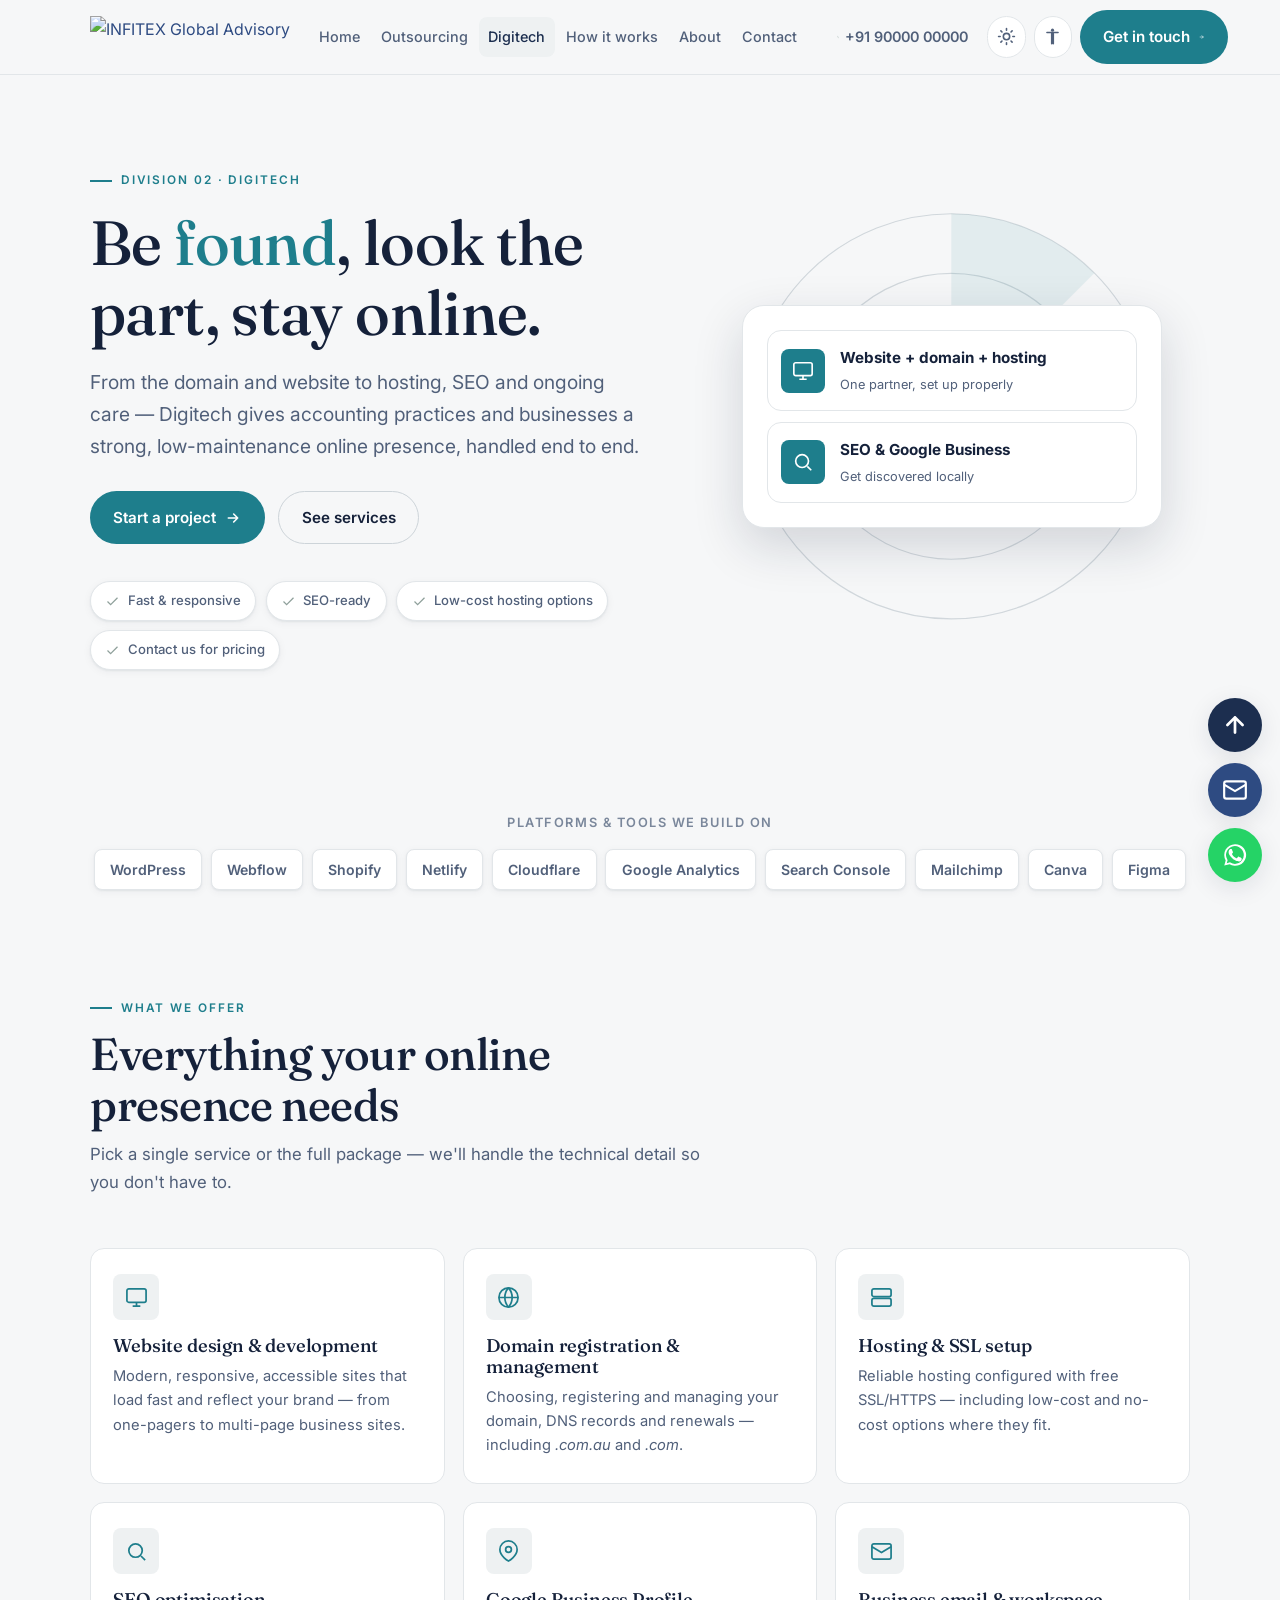
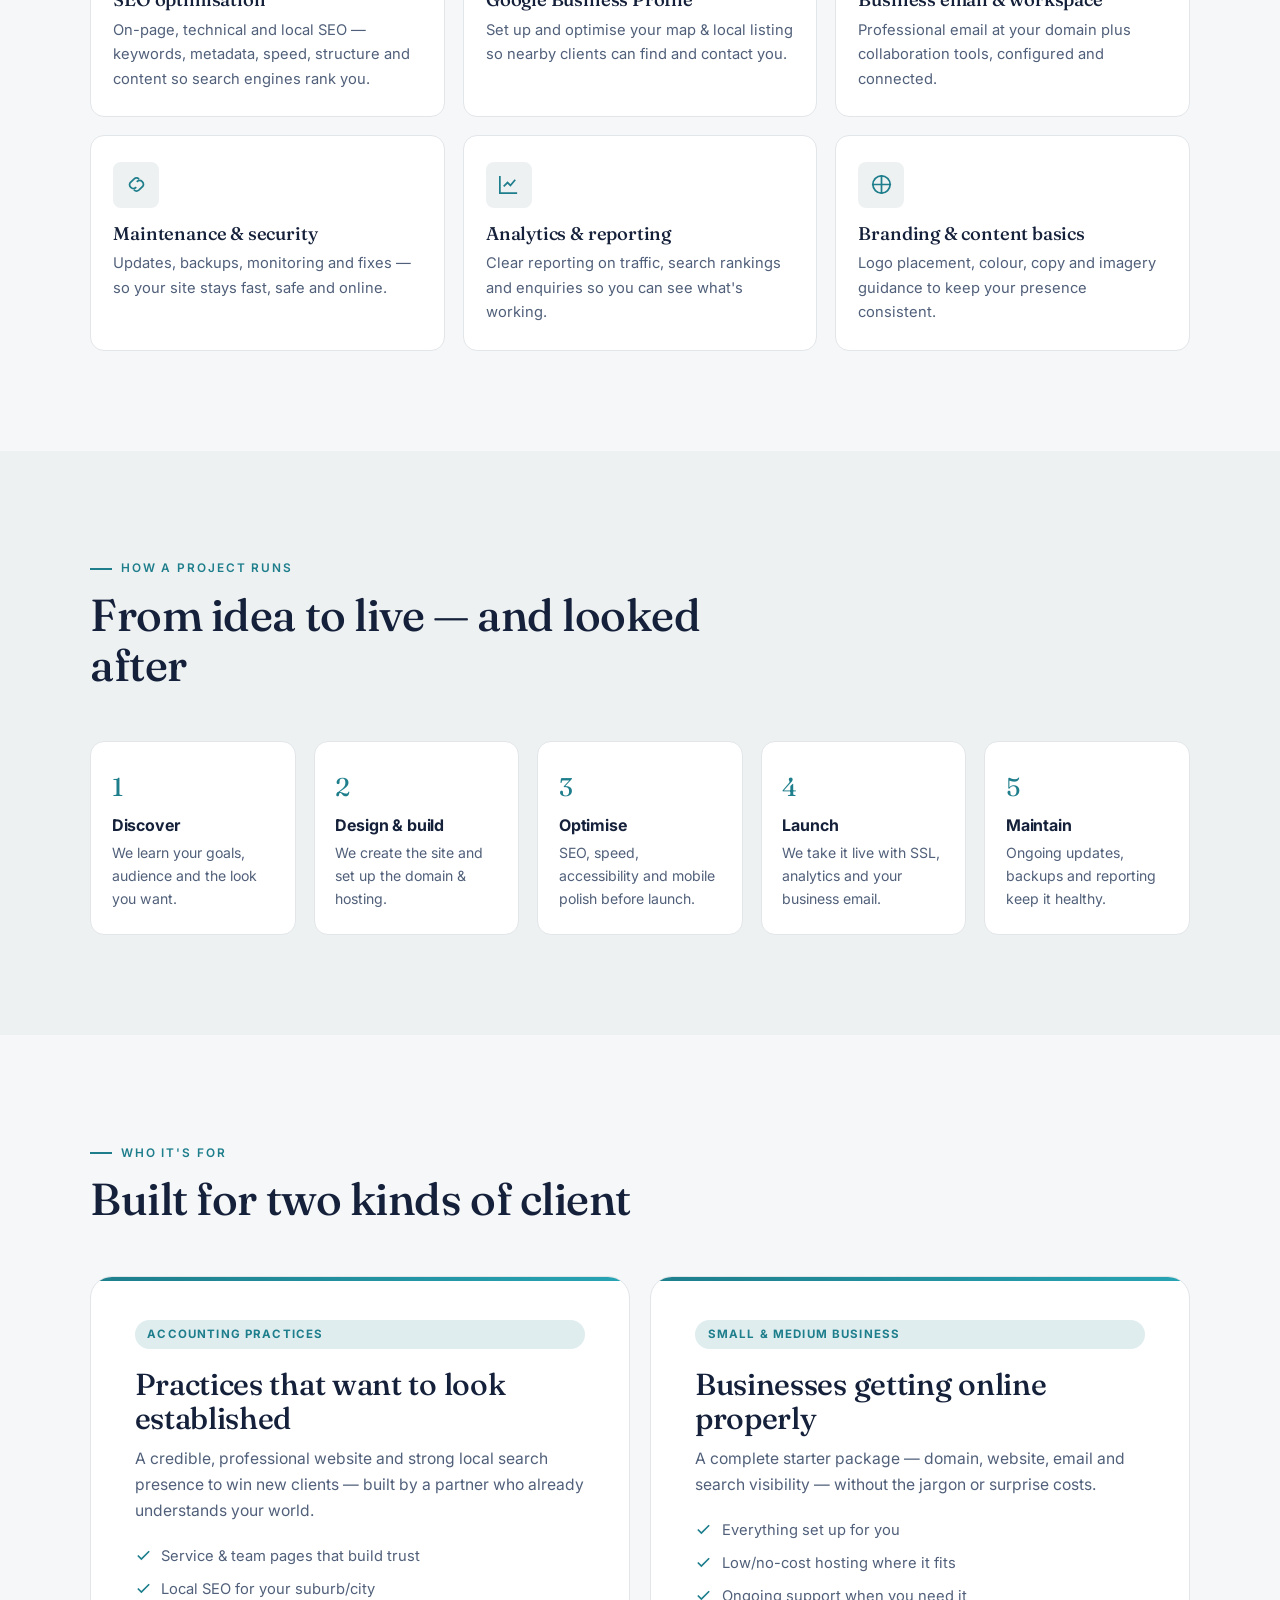
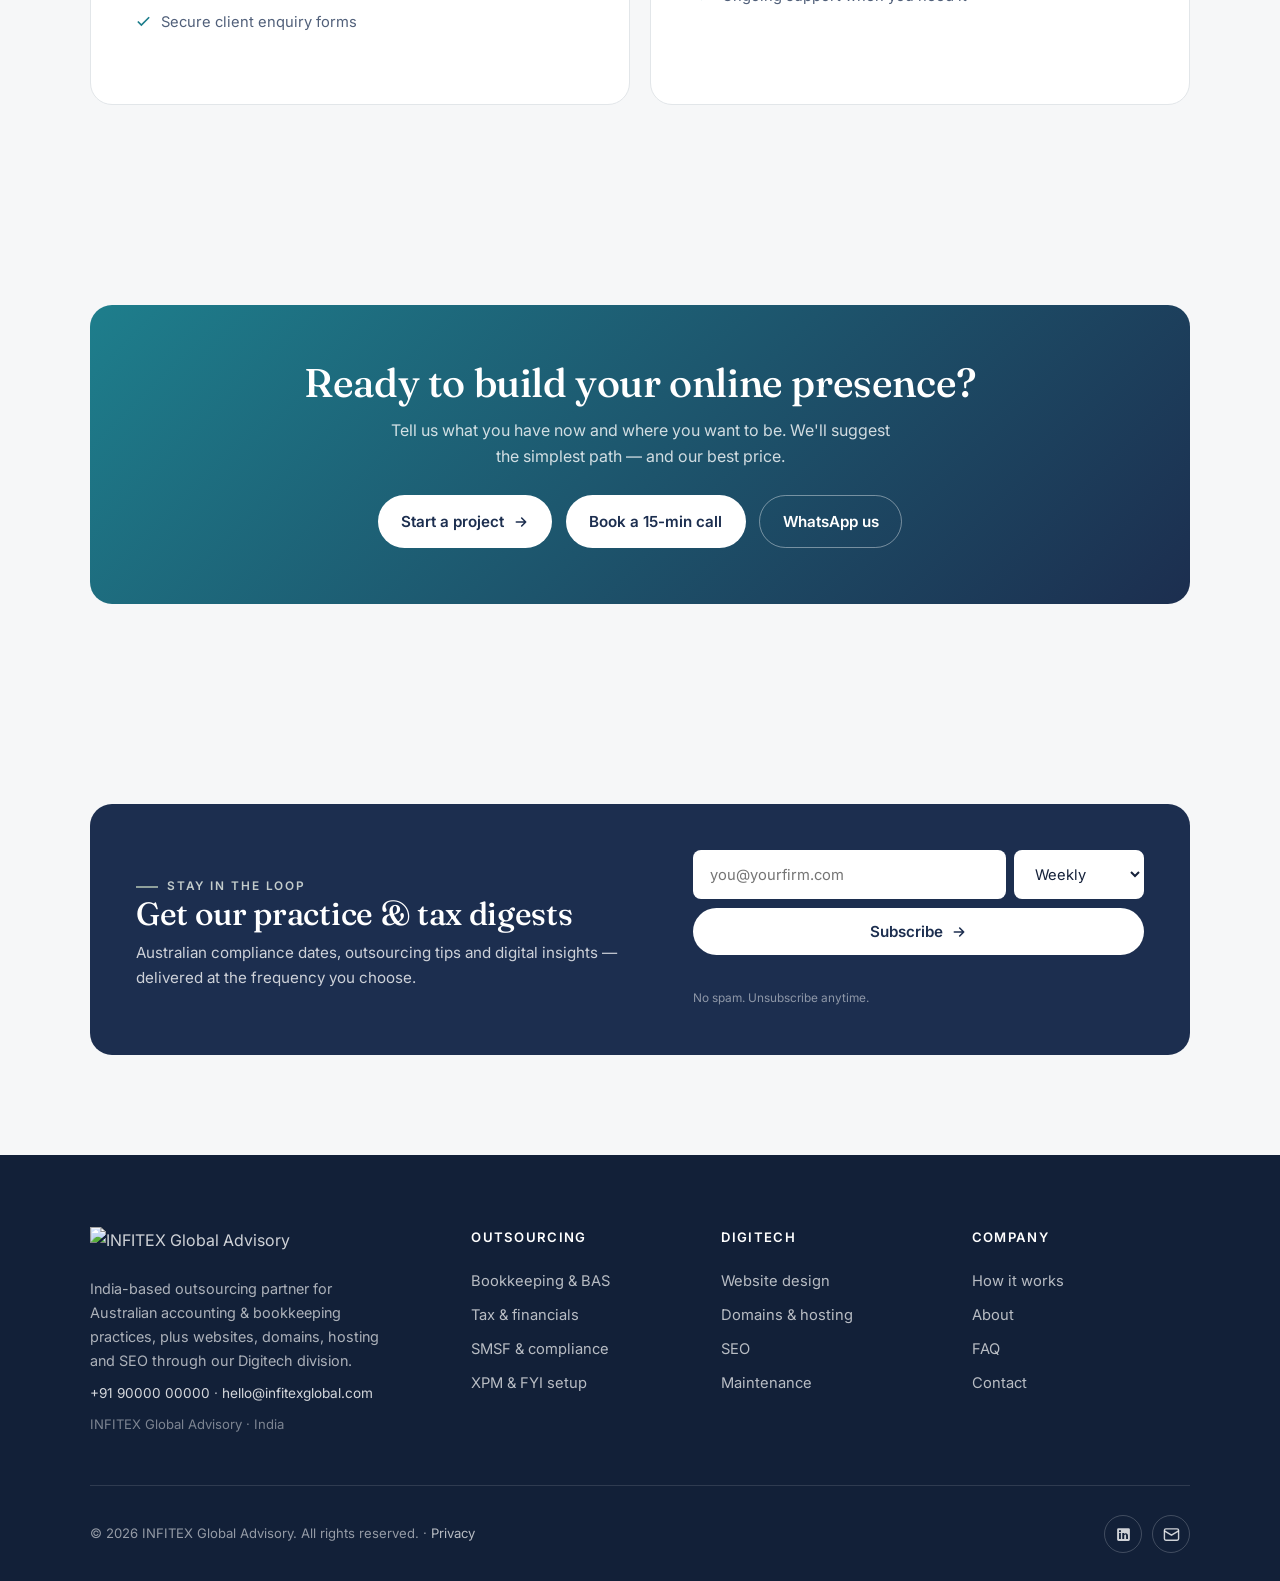
==== digitech.html @ b323609f "Add files via upload" ====
<!DOCTYPE html>
<html lang="en" data-theme="light" data-contrast="normal">
<head>
<meta charset="UTF-8" />
<meta name="viewport" content="width=device-width, initial-scale=1.0" />
<title>Digitech — Websites, Domains, Hosting &amp; SEO — INFITEX Global Advisory</title>
<meta name="description" content="INFITEX Digitech: website design & development, domain and hosting management, SEO optimisation, Google Business Profile, email setup, maintenance and analytics for practices and businesses." />
<meta name="theme-color" content="#1C2E4F" />
<script>document.documentElement.classList.add('js');</script>
<link rel="icon" href="data:image/svg+xml,%3Csvg xmlns='http://www.w3.org/2000/svg' viewBox='0 0 32 32'%3E%3Crect width='32' height='32' rx='6' fill='%231C2E4F'/%3E%3Cpath d='M11 9 L22 16 L11 23' fill='none' stroke='%23C3CCCB' stroke-width='3' stroke-linecap='round' stroke-linejoin='round'/%3E%3Ccircle cx='14.5' cy='16' r='2.1' fill='%23C3CCCB'/%3E%3C/svg%3E" />
<link rel="preconnect" href="https://fonts.googleapis.com" /><link rel="preconnect" href="https://fonts.gstatic.com" crossorigin />
<link href="https://fonts.googleapis.com/css2?family=Fraunces:opsz,wght@9..144,400;9..144,500;9..144,600&family=Inter:wght@400;500;600;700&display=swap" rel="stylesheet" />
<link rel="canonical" href="https://www.infitexglobal.com/digitech.html" />
<meta name="robots" content="index, follow, max-image-preview:large" />
<meta name="google-site-verification" content="REPLACE_WITH_GOOGLE_VERIFICATION_CODE" />
<meta name="author" content="INFITEX Global Advisory" />
<meta property="og:type" content="website" />
<meta property="og:site_name" content="INFITEX Global Advisory" />
<meta property="og:locale" content="en_AU" />
<meta property="og:title" content="Digitech — Websites, Domains, Hosting & SEO — INFITEX" />
<meta property="og:description" content="Website design & development, domain & hosting management, SEO, Google Business Profile, business email, maintenance and analytics for practices and businesses." />
<meta property="og:url" content="https://www.infitexglobal.com/digitech.html" />
<meta property="og:image" content="https://www.infitexglobal.com/logo-infitex.png" />
<meta name="twitter:card" content="summary" />
<meta name="twitter:title" content="Digitech — Websites, Domains, Hosting & SEO — INFITEX" />
<meta name="twitter:description" content="Website design & development, domain & hosting management, SEO, Google Business Profile, business email, maintenance and analytics for practices and businesses." />
<meta name="twitter:image" content="https://www.infitexglobal.com/logo-infitex.png" />
<link rel="stylesheet" href="styles.css" />
<script type="application/ld+json">{"@context": "https://schema.org", "@type": "ProfessionalService", "@id": "https://www.infitexglobal.com/#organization", "name": "INFITEX Global Advisory", "url": "https://www.infitexglobal.com/", "logo": "https://www.infitexglobal.com/logo-infitex.png", "image": "https://www.infitexglobal.com/logo-infitex.png", "description": "India-based outsourcing partner for Australian accounting & bookkeeping practices (white-label bookkeeping, BAS/IAS, tax, SMSF and compliance), plus website, domain, hosting and SEO services through our Digitech division.", "email": "hello@infitexglobal.com", "telephone": "+919000000000", "address": {"@type": "PostalAddress", "addressCountry": "IN"}, "areaServed": {"@type": "Country", "name": "Australia"}, "sameAs": ["https://www.linkedin.com/company/infitex-global-advisory"], "contactPoint": {"@type": "ContactPoint", "contactType": "sales", "telephone": "+919000000000", "email": "hello@infitexglobal.com", "areaServed": "AU", "availableLanguage": "en"}}</script>
<script type="application/ld+json">{"@context": "https://schema.org", "@type": "Service", "serviceType": "Digital, website & SEO services", "provider": {"@id": "https://www.infitexglobal.com/#organization"}, "areaServed": {"@type": "Country", "name": "Australia"}, "url": "https://www.infitexglobal.com/digitech.html", "description": "Websites, domains, hosting and search optimisation for accounting practices and businesses.", "hasOfferCatalog": {"@type": "OfferCatalog", "name": "Digital, website & SEO services", "itemListElement": [{"@type": "Offer", "itemOffered": {"@type": "Service", "name": "Website design & development"}}, {"@type": "Offer", "itemOffered": {"@type": "Service", "name": "Domain registration & management"}}, {"@type": "Offer", "itemOffered": {"@type": "Service", "name": "Hosting & SSL setup"}}, {"@type": "Offer", "itemOffered": {"@type": "Service", "name": "SEO optimisation"}}, {"@type": "Offer", "itemOffered": {"@type": "Service", "name": "Google Business Profile"}}, {"@type": "Offer", "itemOffered": {"@type": "Service", "name": "Maintenance, email & analytics"}}]}}</script>
<script type="application/ld+json">{"@context": "https://schema.org", "@type": "BreadcrumbList", "itemListElement": [{"@type": "ListItem", "position": 1, "name": "Home", "item": "https://www.infitexglobal.com/"}, {"@type": "ListItem", "position": 2, "name": "Digitech", "item": "https://www.infitexglobal.com/digitech.html"}]}</script>
</head>
<body>
<a href="#main" class="skip">Skip to content</a>

<header class="site">
  <div class="wrap nav">
    <a href="index.html" class="brand" aria-label="INFITEX Global Advisory — home">
      <img class="logo logo-light" src="logo-infitex.png" alt="INFITEX Global Advisory" />
      <img class="logo logo-dark" src="logo-infitex-light.png" alt="" aria-hidden="true" />
    </a>
    <nav class="nav-links" id="navLinks" aria-label="Primary">
      <a href="index.html">Home</a>
      <a href="outsourcing.html">Outsourcing</a>
      <a href="digitech.html" class="active">Digitech</a>
      <a href="index.html#how">How it works</a>
      <a href="index.html#about">About</a>
      <a href="index.html#contact">Contact</a>
    </nav>
    <div class="nav-tools">
      <a class="nav-call" href="tel:+919000000000" aria-label="Call INFITEX on +91 90000 00000"><svg viewBox="0 0 24 24" fill="none" stroke="currentColor" stroke-width="1.8"><path d="M22 16.9v3a2 2 0 0 1-2.2 2 19.8 19.8 0 0 1-8.6-3.1 19.5 19.5 0 0 1-6-6A19.8 19.8 0 0 1 2 4.2 2 2 0 0 1 4 2h3a2 2 0 0 1 2 1.7c.1 1 .4 1.9.7 2.8a2 2 0 0 1-.5 2.1L8 9.6a16 16 0 0 0 6 6l1-1a2 2 0 0 1 2.1-.5c.9.3 1.8.6 2.8.7a2 2 0 0 1 1.7 2z"/></svg>+91 90000 00000</a>
      
      <button class="icon-btn" id="themeToggle" aria-label="Toggle light or dark theme" title="Toggle theme">
        <svg id="iconSun" viewBox="0 0 24 24" fill="none" stroke="currentColor" stroke-width="2" stroke-linecap="round"><circle cx="12" cy="12" r="4"/><path d="M12 2v2M12 20v2M4.9 4.9l1.4 1.4M17.7 17.7l1.4 1.4M2 12h2M20 12h2M4.9 19.1l1.4-1.4M17.7 6.3l1.4-1.4"/></svg>
        <svg id="iconMoon" viewBox="0 0 24 24" fill="currentColor" style="display:none"><path d="M21 12.8A9 9 0 1 1 11.2 3a7 7 0 0 0 9.8 9.8z"/></svg>
      </button>
      <button class="icon-btn" id="a11yToggle" aria-label="Accessibility options" aria-expanded="false" title="Accessibility">
        <svg viewBox="0 0 24 24" fill="currentColor"><circle cx="12" cy="4" r="2"/><path d="M19 8h-5v13a1 1 0 0 1-2 0v-6h0v6a1 1 0 0 1-2 0V8H5a1 1 0 0 1 0-2h14a1 1 0 0 1 0 2z"/></svg>
      </button>
      <a href="index.html#contact" class="btn btn-digi desktop-cta">Get in touch <svg class="arw" width="16" height="16" viewBox="0 0 24 24" fill="none" stroke="currentColor" stroke-width="2.4" stroke-linecap="round" stroke-linejoin="round"><path d="M5 12h14M13 6l6 6-6 6"/></svg></a>
      <button class="icon-btn menu-toggle" id="menuToggle" aria-label="Open menu" aria-expanded="false"><svg viewBox="0 0 24 24" fill="none" stroke="currentColor" stroke-width="2" stroke-linecap="round"><path d="M3 6h18M3 12h18M3 18h18"/></svg></button>
    </div>
  </div>
</header>

<main id="main">

<!-- HERO -->
<section class="hero">
  <div class="wrap hero-grid">
    <div class="reveal">
      <span class="eyebrow digi">Division 02 · Digitech</span>
      <h1>Be <span class="digi">found</span>, look the part, stay online.</h1>
      <p class="lead">From the domain and website to hosting, SEO and ongoing care — Digitech gives accounting practices and businesses a strong, low-maintenance online presence, handled end to end.</p>
      <div class="hero-cta">
        <a href="index.html#contact" class="btn btn-digi">Start a project <svg class="arw" width="16" height="16" viewBox="0 0 24 24" fill="none" stroke="currentColor" stroke-width="2.4" stroke-linecap="round" stroke-linejoin="round"><path d="M5 12h14M13 6l6 6-6 6"/></svg></a>
        <a href="#services" class="btn btn-ghost">See services</a>
      </div>
      <div class="trust-row">
        <span class="chip"><svg viewBox="0 0 24 24" fill="none" stroke="currentColor" stroke-width="2"><path d="M20 6 9 17l-5-5"/></svg>Fast &amp; responsive</span>
        <span class="chip"><svg viewBox="0 0 24 24" fill="none" stroke="currentColor" stroke-width="2"><path d="M20 6 9 17l-5-5"/></svg>SEO-ready</span>
        <span class="chip"><svg viewBox="0 0 24 24" fill="none" stroke="currentColor" stroke-width="2"><path d="M20 6 9 17l-5-5"/></svg>Low-cost hosting options</span>
        <span class="chip"><svg viewBox="0 0 24 24" fill="none" stroke="currentColor" stroke-width="2"><path d="M20 6 9 17l-5-5"/></svg>Contact us for pricing</span>
      </div>
    </div>
    <div class="hero-art reveal">
      <svg class="radar" viewBox="0 0 400 400" aria-hidden="true"><circle class="r-ring" cx="200" cy="200" r="70"/><circle class="r-ring" cx="200" cy="200" r="120"/><circle class="r-ring" cx="200" cy="200" r="170"/><g class="r-sweep"><path d="M200 200 L200 30 A170 170 0 0 1 320 80 Z" fill="var(--digi)" opacity=".10"/></g></svg>
      <div class="hero-card">
        <div class="hc-div"><div class="hc-ic b"><svg viewBox="0 0 24 24" fill="none" stroke="currentColor" stroke-width="1.8"><rect x="2" y="3" width="20" height="14" rx="2"/><path d="M8 21h8M12 17v4"/></svg></div><div><b>Website + domain + hosting</b><span>One partner, set up properly</span></div></div>
        <div class="hc-div"><div class="hc-ic b"><svg viewBox="0 0 24 24" fill="none" stroke="currentColor" stroke-width="1.8"><circle cx="11" cy="11" r="7"/><path d="m21 21-4.3-4.3"/></svg></div><div><b>SEO &amp; Google Business</b><span>Get discovered locally</span></div></div>
      </div>
    </div>
  </div>
</section>

<section style="padding-top:clamp(26px,4vw,46px);padding-bottom:0">
  <div class="wrap reveal">
    <p class="tools-lead">Platforms &amp; tools we build on</p>
    <div class="tools-strip"><span>WordPress</span><span>Webflow</span><span>Shopify</span><span>Netlify</span><span>Cloudflare</span><span>Google Analytics</span><span>Search Console</span><span>Mailchimp</span><span>Canva</span><span>Figma</span></div>
  </div>
</section>

<!-- SERVICES -->
<section id="services">
  <div class="wrap">
    <div class="sec-head reveal">
      <span class="eyebrow digi">What we offer</span>
      <h2>Everything your online presence needs</h2>
      <p>Pick a single service or the full package — we'll handle the technical detail so you don't have to.</p>
    </div>
    <div class="svc-grid">
      <article class="svc digi reveal"><div class="ic"><svg viewBox="0 0 24 24" fill="none" stroke="currentColor" stroke-width="1.8"><rect x="2" y="3" width="20" height="14" rx="2"/><path d="M8 21h8M12 17v4"/></svg></div><h3>Website design &amp; development</h3><p>Modern, responsive, accessible sites that load fast and reflect your brand — from one-pagers to multi-page business sites.</p></article>
      <article class="svc digi reveal"><div class="ic"><svg viewBox="0 0 24 24" fill="none" stroke="currentColor" stroke-width="1.8"><circle cx="12" cy="12" r="10"/><path d="M2 12h20M12 2a15 15 0 0 1 0 20M12 2a15 15 0 0 0 0 20"/></svg></div><h3>Domain registration &amp; management</h3><p>Choosing, registering and managing your domain, DNS records and renewals — including <em>.com.au</em> and <em>.com</em>.</p></article>
      <article class="svc digi reveal"><div class="ic"><svg viewBox="0 0 24 24" fill="none" stroke="currentColor" stroke-width="1.8"><rect x="2" y="3" width="20" height="8" rx="2"/><rect x="2" y="13" width="20" height="8" rx="2"/><path d="M6 7h.01M6 17h.01"/></svg></div><h3>Hosting &amp; SSL setup</h3><p>Reliable hosting configured with free SSL/HTTPS — including low-cost and no-cost options where they fit.</p></article>
      <article class="svc digi reveal"><div class="ic"><svg viewBox="0 0 24 24" fill="none" stroke="currentColor" stroke-width="1.8"><circle cx="11" cy="11" r="7"/><path d="m21 21-4.3-4.3"/></svg></div><h3>SEO optimisation</h3><p>On-page, technical and local SEO — keywords, metadata, speed, structure and content so search engines rank you.</p></article>
      <article class="svc digi reveal"><div class="ic"><svg viewBox="0 0 24 24" fill="none" stroke="currentColor" stroke-width="1.8"><path d="M21 10c0 7-9 12-9 12s-9-5-9-12a9 9 0 0 1 18 0z"/><circle cx="12" cy="10" r="3"/></svg></div><h3>Google Business Profile</h3><p>Set up and optimise your map &amp; local listing so nearby clients can find and contact you.</p></article>
      <article class="svc digi reveal"><div class="ic"><svg viewBox="0 0 24 24" fill="none" stroke="currentColor" stroke-width="1.8"><rect x="2" y="4" width="20" height="16" rx="2"/><path d="m22 7-10 6L2 7"/></svg></div><h3>Business email &amp; workspace</h3><p>Professional email at your domain plus collaboration tools, configured and connected.</p></article>
      <article class="svc digi reveal"><div class="ic"><svg viewBox="0 0 24 24" fill="none" stroke="currentColor" stroke-width="1.8"><path d="M14.7 6.3a4 4 0 0 0-5.4 0l-4 4a4 4 0 0 0 5.4 5.4l1-1M9.3 17.7a4 4 0 0 0 5.4 0l4-4a4 4 0 0 0-5.4-5.4l-1 1"/></svg></div><h3>Maintenance &amp; security</h3><p>Updates, backups, monitoring and fixes — so your site stays fast, safe and online.</p></article>
      <article class="svc digi reveal"><div class="ic"><svg viewBox="0 0 24 24" fill="none" stroke="currentColor" stroke-width="1.8"><path d="M3 3v18h18"/><path d="M7 14l4-4 3 3 5-6"/></svg></div><h3>Analytics &amp; reporting</h3><p>Clear reporting on traffic, search rankings and enquiries so you can see what's working.</p></article>
      <article class="svc digi reveal"><div class="ic"><svg viewBox="0 0 24 24" fill="none" stroke="currentColor" stroke-width="1.8"><path d="M12 2v20M2 12h20"/><circle cx="12" cy="12" r="9"/></svg></div><h3>Branding &amp; content basics</h3><p>Logo placement, colour, copy and imagery guidance to keep your presence consistent.</p></article>
    </div>
  </div>
</section>

<!-- PROCESS -->
<section style="background:var(--surface-2)">
  <div class="wrap">
    <div class="sec-head reveal"><span class="eyebrow digi">How a project runs</span><h2>From idea to live — and looked after</h2></div>
    <div class="steps five">
      <div class="step reveal"><span class="n" style="color:var(--digi)">1</span><h4>Discover</h4><p>We learn your goals, audience and the look you want.</p></div>
      <div class="step reveal"><span class="n" style="color:var(--digi)">2</span><h4>Design &amp; build</h4><p>We create the site and set up the domain &amp; hosting.</p></div>
      <div class="step reveal"><span class="n" style="color:var(--digi)">3</span><h4>Optimise</h4><p>SEO, speed, accessibility and mobile polish before launch.</p></div>
      <div class="step reveal"><span class="n" style="color:var(--digi)">4</span><h4>Launch</h4><p>We take it live with SSL, analytics and your business email.</p></div>
      <div class="step reveal"><span class="n" style="color:var(--digi)">5</span><h4>Maintain</h4><p>Ongoing updates, backups and reporting keep it healthy.</p></div>
    </div>
  </div>
</section>

<!-- WHO FOR -->
<section>
  <div class="wrap">
    <div class="sec-head reveal"><span class="eyebrow digi">Who it's for</span><h2>Built for two kinds of client</h2></div>
    <div class="pillars">
      <article class="pillar digi reveal"><span class="accentbar"></span><span class="ptag">Accounting practices</span>
        <h3>Practices that want to look established</h3>
        <p>A credible, professional website and strong local search presence to win new clients — built by a partner who already understands your world.</p>
        <ul>
          <li><svg viewBox="0 0 24 24" fill="none" stroke="currentColor" stroke-width="2.4"><path d="M20 6 9 17l-5-5"/></svg>Service &amp; team pages that build trust</li>
          <li><svg viewBox="0 0 24 24" fill="none" stroke="currentColor" stroke-width="2.4"><path d="M20 6 9 17l-5-5"/></svg>Local SEO for your suburb/city</li>
          <li><svg viewBox="0 0 24 24" fill="none" stroke="currentColor" stroke-width="2.4"><path d="M20 6 9 17l-5-5"/></svg>Secure client enquiry forms</li>
        </ul>
      </article>
      <article class="pillar digi reveal"><span class="accentbar"></span><span class="ptag">Small &amp; medium business</span>
        <h3>Businesses getting online properly</h3>
        <p>A complete starter package — domain, website, email and search visibility — without the jargon or surprise costs.</p>
        <ul>
          <li><svg viewBox="0 0 24 24" fill="none" stroke="currentColor" stroke-width="2.4"><path d="M20 6 9 17l-5-5"/></svg>Everything set up for you</li>
          <li><svg viewBox="0 0 24 24" fill="none" stroke="currentColor" stroke-width="2.4"><path d="M20 6 9 17l-5-5"/></svg>Low/no-cost hosting where it fits</li>
          <li><svg viewBox="0 0 24 24" fill="none" stroke="currentColor" stroke-width="2.4"><path d="M20 6 9 17l-5-5"/></svg>Ongoing support when you need it</li>
        </ul>
      </article>
    </div>
  </div>
</section>

<!-- CTA -->
<section>
  <div class="wrap">
    <div class="ctaband reveal" style="background:linear-gradient(135deg,var(--digi),var(--navy))">
      <h2>Ready to build your online presence?</h2>
      <p>Tell us what you have now and where you want to be. We'll suggest the simplest path — and our best price.</p>
      <div class="hero-cta">
        <a href="index.html#contact" class="btn btn-onlight">Start a project <svg class="arw" width="16" height="16" viewBox="0 0 24 24" fill="none" stroke="currentColor" stroke-width="2.4" stroke-linecap="round" stroke-linejoin="round"><path d="M5 12h14M13 6l6 6-6 6"/></svg></a>
        <a href="https://calendly.com/infitex/intro" target="_blank" rel="noopener" class="btn btn-onlight">Book a 15-min call</a>
        <a href="https://wa.me/919000000000?text=Hi%20INFITEX%2C%20I'd%20like%20to%20discuss%20a%20website%2FSEO%20project." target="_blank" rel="noopener" class="btn btn-ghost" style="color:#fff;border-color:rgba(255,255,255,.4)">WhatsApp us</a>
      </div>
    </div>
  </div>
</section>

</main>

<section id="subscribe">
  <div class="wrap">
    <div class="subscribe reveal">
      <div class="sub-copy">
        <span class="eyebrow" style="color:var(--steel-light)">Stay in the loop</span>
        <h3>Get our practice &amp; tax digests</h3>
        <p>Australian compliance dates, outsourcing tips and digital insights — delivered at the frequency you choose.</p>
      </div>
      <form class="sub-form" id="subForm" novalidate>
        <div class="sub-row">
          <input type="email" name="email" aria-label="Your email address" placeholder="you@yourfirm.com" required />
          <select name="frequency" aria-label="Digest frequency"><option>Daily</option><option selected>Weekly</option><option>Monthly</option></select>
        </div>
        <button type="submit" class="btn btn-onlight" style="width:100%;justify-content:center">Subscribe <svg class="arw" width="16" height="16" viewBox="0 0 24 24" fill="none" stroke="currentColor" stroke-width="2.4" stroke-linecap="round" stroke-linejoin="round"><path d="M5 12h14M13 6l6 6-6 6"/></svg></button>
        <div class="sub-msg" id="subMsg" role="status" aria-live="polite"></div>
        <span class="sub-note">No spam. Unsubscribe anytime.</span>
      </form>
    </div>
  </div>
</section>

<footer class="site">
  <div class="wrap">
    <div class="foot-grid">
      <div class="foot-brand">
        <img class="foot-logo" src="logo-infitex-light.png" alt="INFITEX Global Advisory" />
        <p>India-based outsourcing partner for Australian accounting &amp; bookkeeping practices, plus websites, domains, hosting and SEO through our Digitech division.</p>
        <p style="font-size:.85rem;margin-bottom:.6rem"><a href="tel:+919000000000" style="color:rgba(255,255,255,.82)">+91 90000 00000</a> &middot; <a href="mailto:hello@infitexglobal.com" style="color:rgba(255,255,255,.82)">hello@infitexglobal.com</a></p>
        <p style="font-size:.82rem;color:rgba(255,255,255,.45)">INFITEX Global Advisory · India</p>
      </div>
      <div class="foot-col"><h5>Outsourcing</h5><a href="outsourcing.html">Bookkeeping &amp; BAS</a><a href="outsourcing.html">Tax &amp; financials</a><a href="outsourcing.html">SMSF &amp; compliance</a><a href="outsourcing.html">XPM &amp; FYI setup</a></div>
      <div class="foot-col"><h5>Digitech</h5><a href="digitech.html">Website design</a><a href="digitech.html">Domains &amp; hosting</a><a href="digitech.html">SEO</a><a href="digitech.html">Maintenance</a></div>
      <div class="foot-col"><h5>Company</h5><a href="index.html#how">How it works</a><a href="index.html#about">About</a><a href="index.html#faq">FAQ</a><a href="index.html#contact">Contact</a></div>
    </div>
    <div class="foot-bottom">
      <span>© <span id="yr"></span> INFITEX Global Advisory. All rights reserved. · <a href="#" style="color:rgba(255,255,255,.7)">Privacy</a></span>
      <div class="social">
        <a href="#" aria-label="LinkedIn" target="_blank" rel="noopener"><svg viewBox="0 0 24 24" fill="currentColor"><path d="M19 3a2 2 0 0 1 2 2v14a2 2 0 0 1-2 2H5a2 2 0 0 1-2-2V5a2 2 0 0 1 2-2zM8.3 18.3V10H5.7v8.3zM7 8.8a1.5 1.5 0 1 0 0-3 1.5 1.5 0 0 0 0 3zm11.3 9.5v-4.6c0-2.4-1.3-3.6-3-3.6a2.6 2.6 0 0 0-2.4 1.3V10H10.3c0 .7 0 8.3 0 8.3H13v-4.6c0-.2 0-.5.1-.7a1.4 1.4 0 0 1 1.3-1c1 0 1.3.7 1.3 1.8v4.5z"/></svg></a>
        <a href="mailto:hello@infitexglobal.com" aria-label="Email"><svg viewBox="0 0 24 24" fill="none" stroke="currentColor" stroke-width="2"><rect x="2" y="4" width="20" height="16" rx="2"/><path d="m22 7-10 6L2 7"/></svg></a>
      </div>
    </div>
  </div>
</footer>

<div class="float-stack">
  <button class="fab fab-top" id="toTop" aria-label="Back to top"><svg viewBox="0 0 24 24" fill="none" stroke="currentColor" stroke-width="2.5" stroke-linecap="round" stroke-linejoin="round"><path d="M12 19V5M5 12l7-7 7 7"/></svg></button>
  <a class="fab fab-email" id="emFab" href="mailto:hello@infitexglobal.com" aria-label="Email us"><svg viewBox="0 0 24 24" fill="none" stroke="currentColor" stroke-width="2"><rect x="2" y="4" width="20" height="16" rx="2"/><path d="m22 7-10 6L2 7"/></svg></a>
  <a class="fab fab-wa" id="waFab" href="https://wa.me/919000000000?text=Hi%20INFITEX" target="_blank" rel="noopener" aria-label="Chat on WhatsApp"><svg viewBox="0 0 24 24" fill="currentColor"><path d="M17.5 14.4c-.3-.2-1.7-.8-2-.9-.3-.1-.5-.2-.7.2-.2.3-.7.9-.9 1.1-.2.2-.3.2-.6.1-1.7-.9-2.9-1.6-4-3.6-.3-.5.3-.5.8-1.6.1-.2 0-.4 0-.5-.1-.1-.7-1.6-.9-2.2-.2-.6-.5-.5-.7-.5h-.6c-.2 0-.5.1-.8.4-.3.3-1 1-1 2.5s1.1 2.9 1.2 3.1c.2.2 2.1 3.3 5.2 4.6 1.9.8 2.7.9 3.6.8.6-.1 1.7-.7 1.9-1.4.2-.7.2-1.2.2-1.4-.1-.1-.3-.2-.6-.3z"/><path d="M12 2a10 10 0 0 0-8.6 15l-1.3 4.8 4.9-1.3A10 10 0 1 0 12 2zm0 18.2c-1.5 0-3-.4-4.3-1.2l-.3-.2-3 .8.8-2.9-.2-.3A8.2 8.2 0 1 1 12 20.2z"/></svg></a>
</div>

<div class="lead-pop wa" id="waPop" role="dialog" aria-label="Message us on WhatsApp">
  <div class="pop-head"><svg viewBox="0 0 24 24" fill="currentColor"><path d="M17.5 14.4c-.3-.2-1.7-.8-2-.9-.3-.1-.5-.2-.7.2-.2.3-.7.9-.9 1.1-.2.2-.3.2-.6.1-1.7-.9-2.9-1.6-4-3.6-.3-.5.3-.5.8-1.6.1-.2 0-.4 0-.5-.1-.1-.7-1.6-.9-2.2-.2-.6-.5-.5-.7-.5h-.6c-.2 0-.5.1-.8.4-.3.3-1 1-1 2.5s1.1 2.9 1.2 3.1c.2.2 2.1 3.3 5.2 4.6 1.9.8 2.7.9 3.6.8.6-.1 1.7-.7 1.9-1.4.2-.7.2-1.2.2-1.4-.1-.1-.3-.2-.6-.3z"/><path d="M12 2a10 10 0 0 0-8.6 15l-1.3 4.8 4.9-1.3A10 10 0 1 0 12 2zm0 18.2c-1.5 0-3-.4-4.3-1.2l-.3-.2-3 .8.8-2.9-.2-.3A8.2 8.2 0 1 1 12 20.2z"/></svg><b>Message us on WhatsApp</b><button class="pop-close" id="waClose" aria-label="Close">&times;</button></div>
  <div class="pop-body">
    <p class="intro">Fill this in and we'll prepare your message, ready to send.</p>
    <div class="field"><label for="waName">Name *</label><input id="waName" type="text" autocomplete="name" placeholder="Your name" /></div>
    <div class="field"><label for="waEmail">Email</label><input id="waEmail" type="email" autocomplete="email" placeholder="you@example.com" /></div>
    <div class="field"><label for="waMobile">Mobile</label><input id="waMobile" type="tel" autocomplete="tel" placeholder="Your mobile number" /></div>
    <div class="field"><label for="waCompany">Practice / business</label><input id="waCompany" type="text" placeholder="Optional" /></div>
    <div class="field"><label for="waInterest">Interested in</label><select id="waInterest"><option>Accounting &amp; compliance outsourcing</option><option>Digitech — website / domain / hosting</option><option>Digitech — SEO &amp; Google Business Profile</option><option>Both divisions</option><option>Something else</option></select></div>
    <div class="field"><label for="waMessage">Message *</label><textarea id="waMessage" placeholder="A few words about what you need…"></textarea></div>
    <div class="perr" id="waErr">Please add your name and a short message.</div>
    <button class="btn pop-submit" id="waSend" style="background:#25D366;color:#fff">Open WhatsApp <svg class="arw" width="16" height="16" viewBox="0 0 24 24" fill="none" stroke="currentColor" stroke-width="2.4" stroke-linecap="round" stroke-linejoin="round"><path d="M5 12h14M13 6l6 6-6 6"/></svg></button>
  </div>
</div>

<div class="lead-pop em" id="emPop" role="dialog" aria-label="Email us">
  <div class="pop-head"><svg viewBox="0 0 24 24" fill="none" stroke="currentColor" stroke-width="2"><rect x="2" y="4" width="20" height="16" rx="2"/><path d="m22 7-10 6L2 7"/></svg><b>Email us</b><button class="pop-close" id="emClose" aria-label="Close">&times;</button></div>
  <div class="pop-body">
    <p class="intro">Fill this in and we'll prepare your message, ready to send.</p>
    <div class="field"><label for="emName">Name *</label><input id="emName" type="text" autocomplete="name" placeholder="Your name" /></div>
    <div class="field"><label for="emEmail">Email</label><input id="emEmail" type="email" autocomplete="email" placeholder="you@example.com" /></div>
    <div class="field"><label for="emMobile">Mobile</label><input id="emMobile" type="tel" autocomplete="tel" placeholder="Your mobile number" /></div>
    <div class="field"><label for="emCompany">Practice / business</label><input id="emCompany" type="text" placeholder="Optional" /></div>
    <div class="field"><label for="emInterest">Interested in</label><select id="emInterest"><option>Accounting &amp; compliance outsourcing</option><option>Digitech — website / domain / hosting</option><option>Digitech — SEO &amp; Google Business Profile</option><option>Both divisions</option><option>Something else</option></select></div>
    <div class="field"><label for="emMessage">Message *</label><textarea id="emMessage" placeholder="A few words about what you need…"></textarea></div>
    <div class="perr" id="emErr">Please add your name and a short message.</div>
    <button class="btn pop-submit" id="emSend" style="background:var(--navy);color:#fff">Open email app <svg class="arw" width="16" height="16" viewBox="0 0 24 24" fill="none" stroke="currentColor" stroke-width="2.4" stroke-linecap="round" stroke-linejoin="round"><path d="M5 12h14M13 6l6 6-6 6"/></svg></button>
  </div>
</div>

<div class="a11y-panel" id="a11yPanel" role="dialog" aria-label="Accessibility options">
  <h4>Accessibility <button id="a11yClose" aria-label="Close accessibility panel">×</button></h4>
  <div class="a11y-row"><span>Text size</span><div class="ctrls"><button id="fsMinus" aria-label="Decrease text size">A−</button><button id="fsReset" aria-label="Reset text size">A</button><button id="fsPlus" aria-label="Increase text size">A+</button></div></div>
  <div class="a11y-row"><span>High contrast</span><div class="ctrls"><button id="contrastBtn" aria-pressed="false">Off</button></div></div>
  <div class="a11y-row"><span>Theme</span><div class="ctrls"><button id="themeBtn2">Light / Dark</button></div></div>
</div>

<script src="app.js"></script>
</body>
</html>
---- styles.css ----
/* ============================================================
   INFITEX GLOBAL ADVISORY — shared styles
   Two divisions: Accounting Outsourcing + Digitech
   Palette derived from logo: navy + cool silver/sage + white
   ============================================================ */
:root{
  --navy:#1C2E4F; --navy-deep:#122038; --navy-line:#26385c;
  --steel:#8FA09B; --steel-light:#C3CCCB;
  --accent:#2E4B82; --accent-2:#5C79AE;
  --digi:#1E7E8C; --digi-2:#27A4B4; /* teal accent for Digitech arm */

  --bg:#F6F7F8; --surface:#FFFFFF; --surface-2:#EEF1F2;
  --ink:#15213A; --ink-soft:#51607A; --ink-faint:#7A879B;
  --line:#E2E6E9; --line-strong:#CDD4D9;

  --shadow-sm:0 1px 2px rgba(18,32,56,.06), 0 2px 8px rgba(18,32,56,.05);
  --shadow-md:0 6px 24px rgba(18,32,56,.10);
  --shadow-lg:0 18px 50px rgba(18,32,56,.16);

  --r-sm:8px; --r-md:14px; --r-lg:22px; --r-pill:999px;
  --fs:1; --maxw:1180px; --ease:cubic-bezier(.22,.61,.36,1);
}
html[data-theme="dark"]{
  --navy:#33508A; --navy-deep:#0B1626; --navy-line:#2a4067;
  --steel:#9FB0AA; --steel-light:#C3CCCB;
  --accent:#7FA0D6; --accent-2:#9DB6E2;
  --digi:#3FC0D0; --digi-2:#5BD3E1;
  --bg:#0D1726; --surface:#13233A; --surface-2:#1A2E49;
  --ink:#E9EEF4; --ink-soft:#AEBBCB; --ink-faint:#8492A6;
  --line:#22364F; --line-strong:#2F4665;
  --shadow-sm:0 1px 2px rgba(0,0,0,.3);
  --shadow-md:0 8px 28px rgba(0,0,0,.45);
  --shadow-lg:0 22px 60px rgba(0,0,0,.55);
}
html[data-contrast="high"]{
  --ink:#000; --ink-soft:#1a1a1a; --ink-faint:#333; --line:#000; --line-strong:#000;
  --accent:#0b2e6b; --bg:#fff; --surface:#fff; --surface-2:#f0f0f0;
}
html[data-theme="dark"][data-contrast="high"]{
  --ink:#fff; --ink-soft:#eee; --ink-faint:#ddd; --line:#fff; --line-strong:#fff;
  --accent:#bcd2ff; --bg:#000; --surface:#0a0a0a; --surface-2:#141414;
}

*{box-sizing:border-box;margin:0;padding:0}
html{scroll-behavior:smooth;-webkit-text-size-adjust:100%}
@media (prefers-reduced-motion:reduce){html{scroll-behavior:auto}}
body{font-family:'Inter',system-ui,-apple-system,Segoe UI,Roboto,sans-serif;font-size:calc(16px*var(--fs));
  line-height:1.65;color:var(--ink);background:var(--bg);-webkit-font-smoothing:antialiased;overflow-x:hidden;
  transition:background .4s var(--ease),color .4s var(--ease)}
h1,h2,h3,h4{font-family:'Fraunces',Georgia,serif;font-weight:500;line-height:1.12;letter-spacing:-.01em;color:var(--ink)}
a{color:var(--accent);text-decoration:none}
img,svg{max-width:100%;display:block}
.wrap{max-width:var(--maxw);margin-inline:auto;padding-inline:clamp(18px,4vw,40px)}
.eyebrow{font-family:'Inter';font-weight:600;font-size:.74rem;letter-spacing:.16em;text-transform:uppercase;color:var(--steel);display:inline-flex;align-items:center;gap:.55rem}
.eyebrow::before{content:"";width:22px;height:2px;background:var(--steel);display:inline-block}
.eyebrow.digi{color:var(--digi)} .eyebrow.digi::before{background:var(--digi)}
:focus-visible{outline:3px solid var(--accent);outline-offset:3px;border-radius:4px}
.skip{position:absolute;left:-999px;top:8px;z-index:200;background:var(--navy);color:#fff;padding:10px 18px;border-radius:var(--r-sm)}
.skip:focus{left:12px}

/* Buttons */
.btn{display:inline-flex;align-items:center;gap:.55rem;font-weight:600;font-size:.95rem;padding:.82rem 1.4rem;
  border-radius:var(--r-pill);border:1px solid transparent;cursor:pointer;font-family:inherit;
  transition:transform .25s var(--ease),background .25s,box-shadow .25s,color .25s,border-color .25s;white-space:nowrap}
.btn .arw{transition:transform .3s var(--ease)} .btn:hover .arw{transform:translateX(4px)}
.btn-primary{background:var(--navy);color:#fff;box-shadow:var(--shadow-sm)}
.btn-primary:hover{background:var(--navy-deep);box-shadow:var(--shadow-md);transform:translateY(-2px);color:#fff}
.btn-ghost{background:transparent;color:var(--ink);border-color:var(--line-strong)}
.btn-ghost:hover{border-color:var(--navy);color:var(--navy);transform:translateY(-2px)}
html[data-theme="dark"] .btn-ghost:hover{color:var(--ink);border-color:var(--accent-2)}
.btn-digi{background:var(--digi);color:#fff} .btn-digi:hover{background:var(--digi-2);transform:translateY(-2px);color:#fff;box-shadow:var(--shadow-md)}
.btn-onlight{background:#fff;color:var(--navy)} .btn-onlight:hover{transform:translateY(-2px);box-shadow:var(--shadow-md)}

/* Header */
header.site{position:sticky;top:0;z-index:90;background:color-mix(in srgb,var(--bg) 86%,transparent);
  backdrop-filter:blur(14px);border-bottom:1px solid var(--line);transition:background .4s,border-color .4s}
.nav{display:flex;align-items:center;justify-content:space-between;gap:1.2rem;height:74px}
.brand{display:flex;align-items:center;flex-shrink:0}
.brand .logo{height:clamp(30px,4.2vw,42px);width:auto;display:block}
.brand .logo-dark{display:none}
html[data-theme="dark"] .brand .logo-light{display:none}
html[data-theme="dark"] .brand .logo-dark{display:block}
.nav-links{display:flex;align-items:center;gap:.1rem}
.nav-links a{color:var(--ink-soft);font-weight:500;font-size:.9rem;padding:.5rem .6rem;border-radius:var(--r-sm);white-space:nowrap;transition:color .2s,background .2s}
.nav-links a:hover,.nav-links a.active{color:var(--navy);background:var(--surface-2)}
html[data-theme="dark"] .nav-links a:hover,html[data-theme="dark"] .nav-links a.active{color:var(--ink)}
.nav-tools{display:flex;align-items:center;gap:.5rem}
.icon-btn{width:42px;height:42px;display:grid;place-items:center;border-radius:var(--r-pill);
  border:1px solid var(--line);background:var(--surface);color:var(--ink-soft);cursor:pointer;transition:.2s}
.icon-btn:hover{color:var(--navy);border-color:var(--navy);transform:translateY(-1px)}
html[data-theme="dark"] .icon-btn:hover{color:var(--ink)}
.icon-btn svg{width:19px;height:19px}
.menu-toggle{display:none}

/* Hero */
.hero{position:relative;padding:clamp(44px,7vw,88px) 0 clamp(52px,8vw,96px);overflow:hidden}
.hero-grid{display:grid;grid-template-columns:1.08fr .92fr;gap:clamp(24px,5vw,64px);align-items:center}
.hero h1{font-size:clamp(2.2rem,5vw,3.9rem);margin:1.1rem 0 1.2rem}
.hero h1 .accent{color:var(--navy)} html[data-theme="dark"] .hero h1 .accent{color:var(--accent-2)}
.hero h1 .digi{color:var(--digi)}
.hero p.lead{font-size:clamp(1.05rem,1.7vw,1.2rem);color:var(--ink-soft);max-width:46ch;margin-bottom:1.8rem}
.hero-cta{display:flex;gap:.85rem;flex-wrap:wrap}
.trust-row{display:flex;flex-wrap:wrap;gap:.6rem;margin-top:2.3rem}
.chip{display:inline-flex;align-items:center;gap:.45rem;font-size:.82rem;font-weight:500;color:var(--ink-soft);
  background:var(--surface);border:1px solid var(--line);padding:.5rem .9rem;border-radius:var(--r-pill);box-shadow:var(--shadow-sm)}
.chip svg{width:15px;height:15px;color:var(--steel)}

/* hero art */
.hero-art{position:relative;aspect-ratio:1/1;display:grid;place-items:center}
.hero-art .radar{position:absolute;inset:0;margin:auto;opacity:.9}
.r-ring{fill:none;stroke:var(--line-strong);stroke-width:1}
html[data-theme="dark"] .r-ring{stroke:var(--navy-line)}
.r-sweep{transform-origin:center;animation:sweep 9s linear infinite}
@keyframes sweep{to{transform:rotate(360deg)}}
@media (prefers-reduced-motion:reduce){.r-sweep{animation:none}}
.hero-card{position:relative;background:var(--surface);border:1px solid var(--line);border-radius:var(--r-lg);
  padding:1.5rem;box-shadow:var(--shadow-lg);width:min(90%,420px);display:flex;flex-direction:column;gap:.7rem}
.hero-card .hc-div{display:flex;align-items:center;gap:.9rem;padding:.85rem;border:1px solid var(--line);border-radius:var(--r-md);transition:.25s}
.hero-card .hc-div:hover{border-color:var(--line-strong);box-shadow:var(--shadow-sm);transform:translateX(3px)}
.hero-card .hc-ic{width:44px;height:44px;border-radius:var(--r-sm);display:grid;place-items:center;flex-shrink:0;color:#fff}
.hero-card .hc-ic.a{background:var(--navy)} .hero-card .hc-ic.b{background:var(--digi)}
.hero-card .hc-ic svg{width:22px;height:22px}
.hero-card .hc-div b{font-family:'Inter';font-weight:700;font-size:.95rem;display:block;color:var(--ink)}
.hero-card .hc-div span{font-size:.8rem;color:var(--ink-soft)}

/* Sections */
section{padding:clamp(54px,8vw,100px) 0}
.sec-head{max-width:64ch;margin-bottom:clamp(28px,4vw,52px)}
.sec-head.center{margin-inline:auto;text-align:center}
.sec-head.center .eyebrow{justify-content:center}
.sec-head h2{font-size:clamp(1.85rem,3.6vw,2.8rem);margin:.7rem 0}
.sec-head p{color:var(--ink-soft);font-size:1.05rem}

/* Two pillars */
.pillars{display:grid;grid-template-columns:1fr 1fr;gap:1.3rem}
.pillar{position:relative;display:flex;flex-direction:column;border-radius:var(--r-lg);padding:clamp(26px,3.4vw,44px);overflow:hidden;
  border:1px solid var(--line);background:var(--surface);transition:transform .3s var(--ease),box-shadow .3s}
.pillar > .btn{margin-top:auto;align-self:flex-start}
.pillar:hover{transform:translateY(-5px);box-shadow:var(--shadow-lg)}
.pillar .ptag{display:inline-block;font-size:.72rem;font-weight:700;letter-spacing:.1em;text-transform:uppercase;
  padding:.3rem .8rem;border-radius:var(--r-pill);margin-bottom:1.1rem}
.pillar.acct .ptag{background:color-mix(in srgb,var(--navy) 12%,transparent);color:var(--navy)}
html[data-theme="dark"] .pillar.acct .ptag{color:var(--accent-2)}
.pillar.digi .ptag{background:color-mix(in srgb,var(--digi) 14%,transparent);color:var(--digi)}
.pillar h3{font-size:clamp(1.4rem,2.4vw,1.9rem);margin-bottom:.7rem}
.pillar p{color:var(--ink-soft);font-size:.98rem;margin-bottom:1.3rem}
.pillar ul{list-style:none;display:flex;flex-direction:column;gap:.55rem;margin-bottom:1.6rem}
.pillar li{display:flex;align-items:flex-start;gap:.6rem;font-size:.92rem;color:var(--ink-soft)}
.pillar li svg{width:17px;height:17px;flex-shrink:0;margin-top:3px}
.pillar.acct li svg{color:var(--navy)} html[data-theme="dark"] .pillar.acct li svg{color:var(--accent-2)}
.pillar.digi li svg{color:var(--digi)}
.pillar .accentbar{position:absolute;top:0;left:0;height:4px;width:100%}
.pillar.acct .accentbar{background:linear-gradient(90deg,var(--navy),var(--steel))}
.pillar.digi .accentbar{background:linear-gradient(90deg,var(--digi),var(--digi-2))}

/* Service grid */
.svc-grid{display:grid;grid-template-columns:repeat(3,1fr);gap:1.1rem}
.svc-grid.two{grid-template-columns:repeat(2,1fr)}
.svc{background:var(--surface);border:1px solid var(--line);border-radius:var(--r-md);padding:1.6rem 1.4rem;
  transition:transform .3s var(--ease),box-shadow .3s,border-color .3s}
.svc:hover{transform:translateY(-5px);box-shadow:var(--shadow-md);border-color:var(--line-strong)}
.svc .ic{width:46px;height:46px;border-radius:var(--r-sm);display:grid;place-items:center;background:var(--surface-2);color:var(--navy);margin-bottom:1rem}
html[data-theme="dark"] .svc .ic{color:var(--accent-2)}
.svc.digi .ic{color:var(--digi)}
.svc .ic svg{width:23px;height:23px}
.svc h3{font-size:1.15rem;margin-bottom:.45rem}
.svc p{color:var(--ink-soft);font-size:.92rem}

/* Steps / process */
.steps{display:grid;grid-template-columns:repeat(3,1fr);gap:1.1rem;counter-reset:step}
.steps.five{grid-template-columns:repeat(5,1fr)}
.step{background:var(--surface);border:1px solid var(--line);border-radius:var(--r-md);padding:1.5rem 1.3rem;position:relative}
.step .n{font-family:'Fraunces';font-size:1.6rem;color:var(--steel);display:block;margin-bottom:.5rem}
.step h4{font-family:'Inter';font-weight:700;font-size:1rem;margin-bottom:.4rem}
.step p{color:var(--ink-soft);font-size:.88rem}

/* Dark hub band (reused) */
.band{background:var(--navy);color:#fff;border-radius:var(--r-lg);overflow:hidden}
html[data-theme="dark"] .band{background:var(--surface);border:1px solid var(--line)}
.band-inner{display:grid;grid-template-columns:repeat(3,1fr)}
.band-col{padding:clamp(26px,4vw,42px);border-right:1px solid rgba(255,255,255,.12)}
html[data-theme="dark"] .band-col{border-color:var(--line)}
.band-col:last-child{border-right:none}
.band-col .num{font-family:'Fraunces';font-size:1rem;color:var(--steel-light);margin-bottom:1rem;display:block}
.band-col h3{color:#fff;font-size:1.45rem;margin-bottom:.6rem} html[data-theme="dark"] .band-col h3{color:var(--ink)}
.band-col p{color:rgba(255,255,255,.72);font-size:.9rem;margin-bottom:1.1rem} html[data-theme="dark"] .band-col p{color:var(--ink-soft)}
.band-col ul{list-style:none;display:flex;flex-direction:column;gap:.5rem}
.band-col li{display:flex;align-items:center;gap:.6rem;font-size:.9rem;color:rgba(255,255,255,.9)}
html[data-theme="dark"] .band-col li{color:var(--ink-soft)}
.band-col li svg{width:16px;height:16px;color:var(--steel-light);flex-shrink:0}

/* Tables (recurring jobs / structures) */
.tablewrap{overflow-x:auto;border:1px solid var(--line);border-radius:var(--r-md);background:var(--surface)}
table.data{width:100%;border-collapse:collapse;min-width:520px}
table.data th,table.data td{text-align:left;padding:.8rem 1.1rem;font-size:.9rem;border-bottom:1px solid var(--line)}
table.data th{font-family:'Inter';font-weight:600;color:var(--ink);background:var(--surface-2);font-size:.8rem;letter-spacing:.04em;text-transform:uppercase}
table.data td{color:var(--ink-soft)}
table.data tr:last-child td{border-bottom:none}
table.data td:first-child{color:var(--ink);font-weight:500}
.badge{display:inline-block;font-size:.72rem;font-weight:600;padding:.2rem .6rem;border-radius:var(--r-pill);
  background:var(--surface-2);color:var(--ink-soft)}

/* Tag cloud (structures, categories) */
.tagcloud{display:flex;flex-wrap:wrap;gap:.5rem}
.tagcloud span{font-size:.85rem;color:var(--ink-soft);background:var(--surface);border:1px solid var(--line);
  padding:.45rem .85rem;border-radius:var(--r-pill)}

/* Feature list 2-col */
.featgrid{display:grid;grid-template-columns:repeat(2,1fr);gap:1rem 2rem}
.feat{display:flex;gap:.8rem;align-items:flex-start}
.feat .ic{width:40px;height:40px;border-radius:var(--r-sm);background:var(--surface-2);color:var(--navy);display:grid;place-items:center;flex-shrink:0}
html[data-theme="dark"] .feat .ic{color:var(--accent-2)}
.feat .ic svg{width:20px;height:20px}
.feat h4{font-family:'Inter';font-weight:700;font-size:.98rem;margin-bottom:.2rem}
.feat p{color:var(--ink-soft);font-size:.88rem}

/* FAQ */
.faq{max-width:820px;margin-inline:auto;display:flex;flex-direction:column;gap:.7rem}
.faq details{background:var(--surface);border:1px solid var(--line);border-radius:var(--r-md);overflow:hidden}
.faq summary{cursor:pointer;padding:1.1rem 1.3rem;font-weight:600;font-size:1rem;list-style:none;display:flex;justify-content:space-between;align-items:center;gap:1rem;color:var(--ink)}
.faq summary::-webkit-details-marker{display:none}
.faq summary::after{content:"+";font-size:1.4rem;color:var(--steel);transition:transform .25s}
.faq details[open] summary::after{transform:rotate(45deg)}
.faq details p{padding:0 1.3rem 1.2rem;color:var(--ink-soft);font-size:.93rem}

/* Note / callout */
.callout{display:flex;gap:.9rem;align-items:flex-start;background:var(--surface-2);border-left:3px solid var(--steel);
  border-radius:var(--r-md);padding:1.2rem 1.4rem;font-size:.95rem;color:var(--ink-soft)}
.callout svg{width:22px;height:22px;color:var(--steel);flex-shrink:0;margin-top:2px}
.callout strong{color:var(--ink)}

/* CTA band */
.ctaband{background:var(--navy);border-radius:var(--r-lg);padding:clamp(32px,5vw,56px);text-align:center;color:#fff}
html[data-theme="dark"] .ctaband{background:var(--surface);border:1px solid var(--line)}
.ctaband h2{color:#fff;font-size:clamp(1.7rem,3.2vw,2.5rem);margin-bottom:.7rem} html[data-theme="dark"] .ctaband h2{color:var(--ink)}
.ctaband p{color:rgba(255,255,255,.8);max-width:52ch;margin:0 auto 1.6rem} html[data-theme="dark"] .ctaband p{color:var(--ink-soft)}
.ctaband .hero-cta{justify-content:center}

/* Contact */
.contact-grid{display:grid;grid-template-columns:1.1fr .9fr;gap:clamp(28px,5vw,56px);align-items:start}
.form{background:var(--surface);border:1px solid var(--line);border-radius:var(--r-lg);padding:clamp(22px,3vw,34px);box-shadow:var(--shadow-md)}
.field{margin-bottom:1.1rem}
.field label{display:block;font-size:.85rem;font-weight:600;margin-bottom:.4rem;color:var(--ink)}
.field input,.field select,.field textarea{width:100%;padding:.85rem 1rem;border:1px solid var(--line-strong);
  border-radius:var(--r-sm);background:var(--bg);color:var(--ink);font-family:inherit;font-size:.95rem;transition:.2s}
.field input:focus,.field select:focus,.field textarea:focus{border-color:var(--accent);outline:none;box-shadow:0 0 0 3px color-mix(in srgb,var(--accent) 18%,transparent)}
.field textarea{resize:vertical;min-height:120px}
.form-msg{display:none;padding:.9rem 1.1rem;border-radius:var(--r-sm);font-size:.9rem;margin-top:.5rem}
.form-msg.ok{display:block;background:#e7f6ec;color:#1a7f43;border:1px solid #b6e3c5}
.form-msg.err{display:block;background:#fdeaea;color:#b42318;border:1px solid #f3c0bd}
html[data-theme="dark"] .form-msg.ok{background:#10331f;color:#7ee0a4;border-color:#1f5e39}
html[data-theme="dark"] .form-msg.err{background:#3a1715;color:#f3a39c;border-color:#6e2b27}
.contact-cards{display:flex;flex-direction:column;gap:1rem}
.ccard{display:flex;gap:1rem;align-items:flex-start;background:var(--surface);border:1px solid var(--line);border-radius:var(--r-md);padding:1.3rem;transition:.25s}
.ccard:hover{border-color:var(--line-strong);box-shadow:var(--shadow-sm)}
.ccard .ic{width:44px;height:44px;border-radius:var(--r-sm);flex-shrink:0;display:grid;place-items:center;background:var(--surface-2);color:var(--navy)}
html[data-theme="dark"] .ccard .ic{color:var(--accent-2)}
.ccard .ic svg{width:21px;height:21px}
.ccard h4{font-family:'Inter';font-weight:700;font-size:.95rem;margin-bottom:.2rem;color:var(--ink)}
.ccard a,.ccard p{color:var(--ink-soft);font-size:.9rem} .ccard a:hover{color:var(--accent)}

/* Footer */
footer.site{background:var(--navy-deep);color:rgba(255,255,255,.8);padding:clamp(48px,6vw,72px) 0 28px}
html[data-theme="dark"] footer.site{background:#070e19;border-top:1px solid var(--line)}
.foot-grid{display:grid;grid-template-columns:1.6fr 1fr 1fr 1fr;gap:2rem;padding-bottom:2.5rem;border-bottom:1px solid rgba(255,255,255,.12)}
.foot-logo{height:38px;width:auto;margin-bottom:.8rem}
.foot-brand p{font-size:.9rem;margin-bottom:.6rem;max-width:34ch;color:rgba(255,255,255,.65)}
.foot-col h5{color:#fff;font-size:.82rem;letter-spacing:.1em;text-transform:uppercase;margin-bottom:1rem;font-family:'Inter';font-weight:600}
.foot-col a{display:block;color:rgba(255,255,255,.7);font-size:.92rem;padding:.3rem 0;transition:.2s}
.foot-col a:hover{color:#fff;padding-left:4px}
.foot-bottom{display:flex;justify-content:space-between;align-items:center;flex-wrap:wrap;gap:1rem;padding-top:1.8rem;font-size:.82rem;color:rgba(255,255,255,.55)}
.foot-bottom .social{display:flex;gap:.6rem}
.foot-bottom .social a{width:38px;height:38px;border-radius:var(--r-pill);border:1px solid rgba(255,255,255,.2);display:grid;place-items:center;color:rgba(255,255,255,.8);transition:.2s}
.foot-bottom .social a:hover{background:#fff;color:var(--navy);transform:translateY(-2px)}
.foot-bottom .social svg{width:17px;height:17px}

/* Floating controls */
.float-stack{position:fixed;right:18px;bottom:18px;z-index:80;display:flex;flex-direction:column;gap:.7rem;align-items:flex-end}
.fab{width:54px;height:54px;border-radius:var(--r-pill);display:grid;place-items:center;cursor:pointer;border:none;box-shadow:var(--shadow-md);transition:transform .25s var(--ease),box-shadow .25s;color:#fff}
.fab:hover{transform:translateY(-3px) scale(1.04);box-shadow:var(--shadow-lg)}
.fab svg{width:26px;height:26px}
.fab-wa{background:#25D366}
.fab-top{background:var(--navy);opacity:0;visibility:hidden;transform:translateY(10px)}
.fab-top.show{opacity:1;visibility:visible;transform:none}

/* Accessibility panel — anchored top-right below header */
.a11y-panel{position:fixed;right:18px;top:84px;bottom:auto;z-index:95;width:286px;background:var(--surface);border:1px solid var(--line);
  border-radius:var(--r-md);box-shadow:var(--shadow-lg);padding:1.2rem;opacity:0;visibility:hidden;transform:translateY(-12px) scale(.97);transform-origin:top right;transition:.28s var(--ease)}
.a11y-panel.open{opacity:1;visibility:visible;transform:none}
.a11y-panel h4{font-family:'Inter';font-weight:700;font-size:.95rem;margin-bottom:.9rem;display:flex;justify-content:space-between;align-items:center}
.a11y-panel h4 button{background:none;border:none;cursor:pointer;color:var(--ink-soft);font-size:1.2rem;line-height:1}
.a11y-row{display:flex;align-items:center;justify-content:space-between;gap:.75rem;padding:.6rem 0;border-bottom:1px solid var(--line);font-size:.88rem}
.a11y-row > span{flex:1 1 auto}
.a11y-row:last-child{border-bottom:none}
.a11y-row .ctrls{display:flex;gap:.35rem;flex:0 0 auto}
.a11y-row .ctrls button{min-width:32px;height:32px;padding:0 .4rem;border-radius:var(--r-sm);border:1px solid var(--line-strong);background:var(--bg);color:var(--ink);cursor:pointer;font-weight:600;font-size:.82rem;white-space:nowrap;transition:.15s}
.a11y-row .ctrls button#themeBtn2,.a11y-row .ctrls button#contrastBtn{padding:0 .7rem}
.a11y-row .ctrls button:hover{border-color:var(--navy);color:var(--navy)}
.a11y-row .ctrls button[aria-pressed="true"]{background:var(--navy);color:#fff;border-color:var(--navy)}


/* Reveal (progressive enhancement) */
.reveal{opacity:1;transform:none}
html.js .reveal{opacity:0;transform:translateY(24px);transition:opacity .7s var(--ease),transform .7s var(--ease)}
html.js .reveal.in{opacity:1;transform:none}
@media (prefers-reduced-motion:reduce){html.js .reveal{opacity:1;transform:none;transition:none}}

/* Responsive */
@media (max-width:980px){
  .hero-grid{grid-template-columns:1fr;gap:40px}
  .hero-art{max-width:420px;margin-inline:auto;order:-1}
  .svc-grid,.svc-grid.two{grid-template-columns:repeat(2,1fr)}
  .pillars{grid-template-columns:1fr}
  .band-inner{grid-template-columns:1fr}
  .band-col{border-right:none;border-bottom:1px solid rgba(255,255,255,.12)} html[data-theme="dark"] .band-col{border-color:var(--line)}
  .band-col:last-child{border-bottom:none}
  .steps,.steps.five{grid-template-columns:repeat(2,1fr)}
  .featgrid{grid-template-columns:1fr}
  .contact-grid{grid-template-columns:1fr}
  .foot-grid{grid-template-columns:1fr 1fr}
}
@media (max-width:1024px){
  .nav-links{position:fixed;inset:74px 0 auto 0;flex-direction:column;align-items:stretch;background:var(--bg);
    border-bottom:1px solid var(--line);padding:1rem clamp(18px,4vw,40px);gap:.2rem;transform:translateY(-130%);
    transition:transform .35s var(--ease);box-shadow:var(--shadow-md)}
  .nav-links.open{transform:none}
  .nav-links a{padding:.8rem .6rem;border-bottom:1px solid var(--line);white-space:normal}
  .menu-toggle{display:grid}
}
@media (max-width:560px){
  .svc-grid,.svc-grid.two,.steps,.steps.five,.foot-grid{grid-template-columns:1fr}
  .hero-cta{flex-direction:column;align-items:stretch} .hero-cta .btn{justify-content:center}
  .a11y-panel{width:calc(100vw - 36px)}
  .nav-tools .desktop-cta{display:none}
}

/* ============================================================
   ADD-ON: lead popovers (WhatsApp/Email), subscribe, phone
   ============================================================ */
.float-stack .fab-email{background:var(--accent)}
.float-stack .fab-top{order:0}

/* Lead popover panels */
.lead-pop{position:fixed;right:18px;bottom:18px;z-index:96;width:330px;max-width:calc(100vw - 36px);
  background:var(--surface);border:1px solid var(--line);border-radius:var(--r-md);box-shadow:var(--shadow-lg);
  opacity:0;visibility:hidden;transform:translateY(16px) scale(.97);transform-origin:bottom right;
  transition:.28s var(--ease);overflow:hidden}
.lead-pop.open{opacity:1;visibility:visible;transform:none}
.lead-pop .pop-head{display:flex;align-items:center;gap:.6rem;padding:.95rem 1.1rem;color:#fff}
.lead-pop.wa .pop-head{background:#25D366}
.lead-pop.em .pop-head{background:var(--navy)}
html[data-theme="dark"] .lead-pop.em .pop-head{background:var(--accent)}
.lead-pop .pop-head svg{width:22px;height:22px;flex-shrink:0}
.lead-pop .pop-head b{font-family:'Inter';font-weight:700;font-size:.97rem;flex:1;line-height:1.2}
.lead-pop .pop-head .pop-close{background:rgba(255,255,255,.22);border:none;color:#fff;width:28px;height:28px;border-radius:50%;cursor:pointer;font-size:1.15rem;line-height:1;flex-shrink:0}
.lead-pop .pop-head .pop-close:hover{background:rgba(255,255,255,.35)}
.lead-pop .pop-body{padding:1rem 1.1rem 1.15rem;max-height:min(70vh,520px);overflow-y:auto}
.lead-pop .pop-body .intro{font-size:.83rem;color:var(--ink-soft);margin-bottom:.85rem}
.lead-pop .field{margin-bottom:.65rem}
.lead-pop .field label{font-size:.78rem;font-weight:600;margin-bottom:.25rem;display:block;color:var(--ink)}
.lead-pop .field input,.lead-pop .field select,.lead-pop .field textarea{width:100%;padding:.6rem .7rem;font-size:.88rem;
  border:1px solid var(--line-strong);border-radius:var(--r-sm);background:var(--bg);color:var(--ink);font-family:inherit}
.lead-pop .field input:focus,.lead-pop .field select:focus,.lead-pop .field textarea:focus{outline:none;border-color:var(--accent);box-shadow:0 0 0 3px color-mix(in srgb,var(--accent) 18%,transparent)}
.lead-pop .field textarea{min-height:72px;resize:vertical}
.lead-pop .perr{display:none;color:#b42318;font-size:.78rem;margin:.1rem 0 .5rem}
html[data-theme="dark"] .lead-pop .perr{color:#f3a39c}
.lead-pop .perr.show{display:block}
.lead-pop .pop-submit{width:100%;justify-content:center;margin-top:.3rem}

/* Subscribe band */
.subscribe{background:var(--navy);border-radius:var(--r-lg);padding:clamp(28px,4vw,46px);color:#fff;
  display:grid;grid-template-columns:1.15fr 1fr;gap:clamp(20px,3vw,40px);align-items:center}
html[data-theme="dark"] .subscribe{background:var(--surface);border:1px solid var(--line)}
.subscribe .sub-copy h3{color:#fff;font-size:clamp(1.4rem,2.6vw,2rem);margin-bottom:.5rem}
html[data-theme="dark"] .subscribe .sub-copy h3{color:var(--ink)}
.subscribe .sub-copy p{color:rgba(255,255,255,.78);font-size:.95rem;margin:0}
html[data-theme="dark"] .subscribe .sub-copy p{color:var(--ink-soft)}
.sub-form{display:flex;flex-direction:column;gap:.6rem}
.sub-row{display:flex;gap:.5rem;flex-wrap:wrap}
.sub-form input,.sub-form select{flex:1;min-width:150px;padding:.82rem 1rem;border-radius:var(--r-sm);
  border:1px solid transparent;background:#fff;color:#15213A;font-family:inherit;font-size:.92rem}
.sub-form select{flex:0 0 auto;min-width:130px}
.sub-form .btn{justify-content:center}
.sub-msg{font-size:.82rem;min-height:1.1em;color:rgba(255,255,255,.8)}
.sub-msg.ok{color:#9be7b6} .sub-msg.err{color:#ffb9b2}
html[data-theme="dark"] .sub-msg{color:var(--ink-soft)}
.sub-note{font-size:.74rem;color:rgba(255,255,255,.5)}
html[data-theme="dark"] .sub-note{color:var(--ink-faint)}

/* Header quick-call (desktop) */
.nav-call{display:inline-flex;align-items:center;gap:.4rem;color:var(--ink-soft);font-weight:600;font-size:.9rem;padding:.5rem .7rem;border-radius:var(--r-sm);white-space:nowrap}
.nav-call:hover{color:var(--navy);background:var(--surface-2)}
.nav-call svg{width:16px;height:16px;color:var(--steel)}
@media (max-width:1180px){.nav-call{display:none}}

@media (max-width:760px){
  .subscribe{grid-template-columns:1fr}
  .lead-pop{right:10px;left:10px;width:auto;max-width:none}
}

/* ============================================================
   ADD-ON 2: tools strip, highlight band, calculator, calendar
   ============================================================ */
.tools-strip{display:flex;flex-wrap:wrap;gap:.55rem;justify-content:center}
.tools-strip span{font-family:'Inter';font-weight:600;font-size:.88rem;color:var(--ink-soft);background:var(--surface);
  border:1px solid var(--line);border-radius:var(--r-sm);padding:.5rem .95rem;box-shadow:var(--shadow-sm)}
.tools-lead{text-align:center;color:var(--ink-faint);font-size:.8rem;letter-spacing:.12em;text-transform:uppercase;font-weight:600;margin-bottom:1rem}

/* model card tag (reuses .svc) */
.svc .mtag{display:inline-block;font-size:.68rem;font-weight:700;letter-spacing:.09em;text-transform:uppercase;color:var(--steel);margin-bottom:.55rem}

/* highlight / pilot / turnaround band */
.hlband{display:flex;align-items:center;justify-content:space-between;gap:1.4rem;flex-wrap:wrap;
  background:var(--surface);border:1px solid var(--line);border-left:4px solid var(--digi);border-radius:var(--r-lg);padding:clamp(22px,3vw,34px)}
.hlband .hl-txt{flex:1 1 320px}
.hlband h3{font-size:clamp(1.3rem,2.4vw,1.8rem);margin-bottom:.35rem}
.hlband p{color:var(--ink-soft);font-size:.95rem;max-width:64ch;margin:0}
.hlband .hl-cta{display:flex;gap:.7rem;flex-wrap:wrap}

/* savings calculator */
.calc{display:grid;grid-template-columns:1.2fr 1fr;gap:clamp(22px,4vw,44px);align-items:center;
  background:var(--surface);border:1px solid var(--line);border-radius:var(--r-lg);padding:clamp(24px,3.5vw,42px);box-shadow:var(--shadow-md)}
.calc .field{margin-bottom:1.1rem}
.calc .field label{display:block;font-size:.85rem;font-weight:600;margin-bottom:.4rem;color:var(--ink)}
.calc input[type=number]{width:100%;padding:.75rem .9rem;border:1px solid var(--line-strong);border-radius:var(--r-sm);background:var(--bg);color:var(--ink);font-family:inherit;font-size:.95rem}
.calc input[type=number]:focus{outline:none;border-color:var(--accent);box-shadow:0 0 0 3px color-mix(in srgb,var(--accent) 18%,transparent)}
.calc .crange{display:flex;align-items:center;gap:.9rem}
.calc input[type=range]{flex:1;accent-color:var(--digi)}
.calc .pctval{font-weight:700;color:var(--digi);min-width:42px;text-align:right}
.calc .cout{background:var(--navy);color:#fff;border-radius:var(--r-md);padding:1.6rem 1.4rem;text-align:center}
html[data-theme="dark"] .calc .cout{background:var(--surface-2);color:var(--ink)}
.calc .cout small{opacity:.82;font-size:.8rem;display:block;margin-bottom:.3rem}
.calc .cout .big{font-family:'Fraunces';font-size:clamp(1.9rem,4.4vw,2.7rem);line-height:1.05;display:block}
.calc .cout .sub{opacity:.8;font-size:.82rem;margin-top:.4rem}
.calc .cnote{font-size:.74rem;color:var(--ink-faint);margin-top:.8rem}

/* compliance calendar */
.cal-list{display:grid;grid-template-columns:repeat(2,1fr);gap:.75rem}
.cal-item{display:flex;gap:.9rem;align-items:flex-start;background:var(--surface);border:1px solid var(--line);border-radius:var(--r-md);padding:.95rem 1.15rem}
.cal-item .d{font-family:'Fraunces';font-weight:600;color:var(--digi);font-size:.92rem;flex-shrink:0;width:96px}
.cal-item p{font-size:.87rem;color:var(--ink-soft);margin:0}

@media (max-width:760px){
  .calc{grid-template-columns:1fr}
  .cal-list{grid-template-columns:1fr}
  .hlband{flex-direction:column;align-items:flex-start}
}
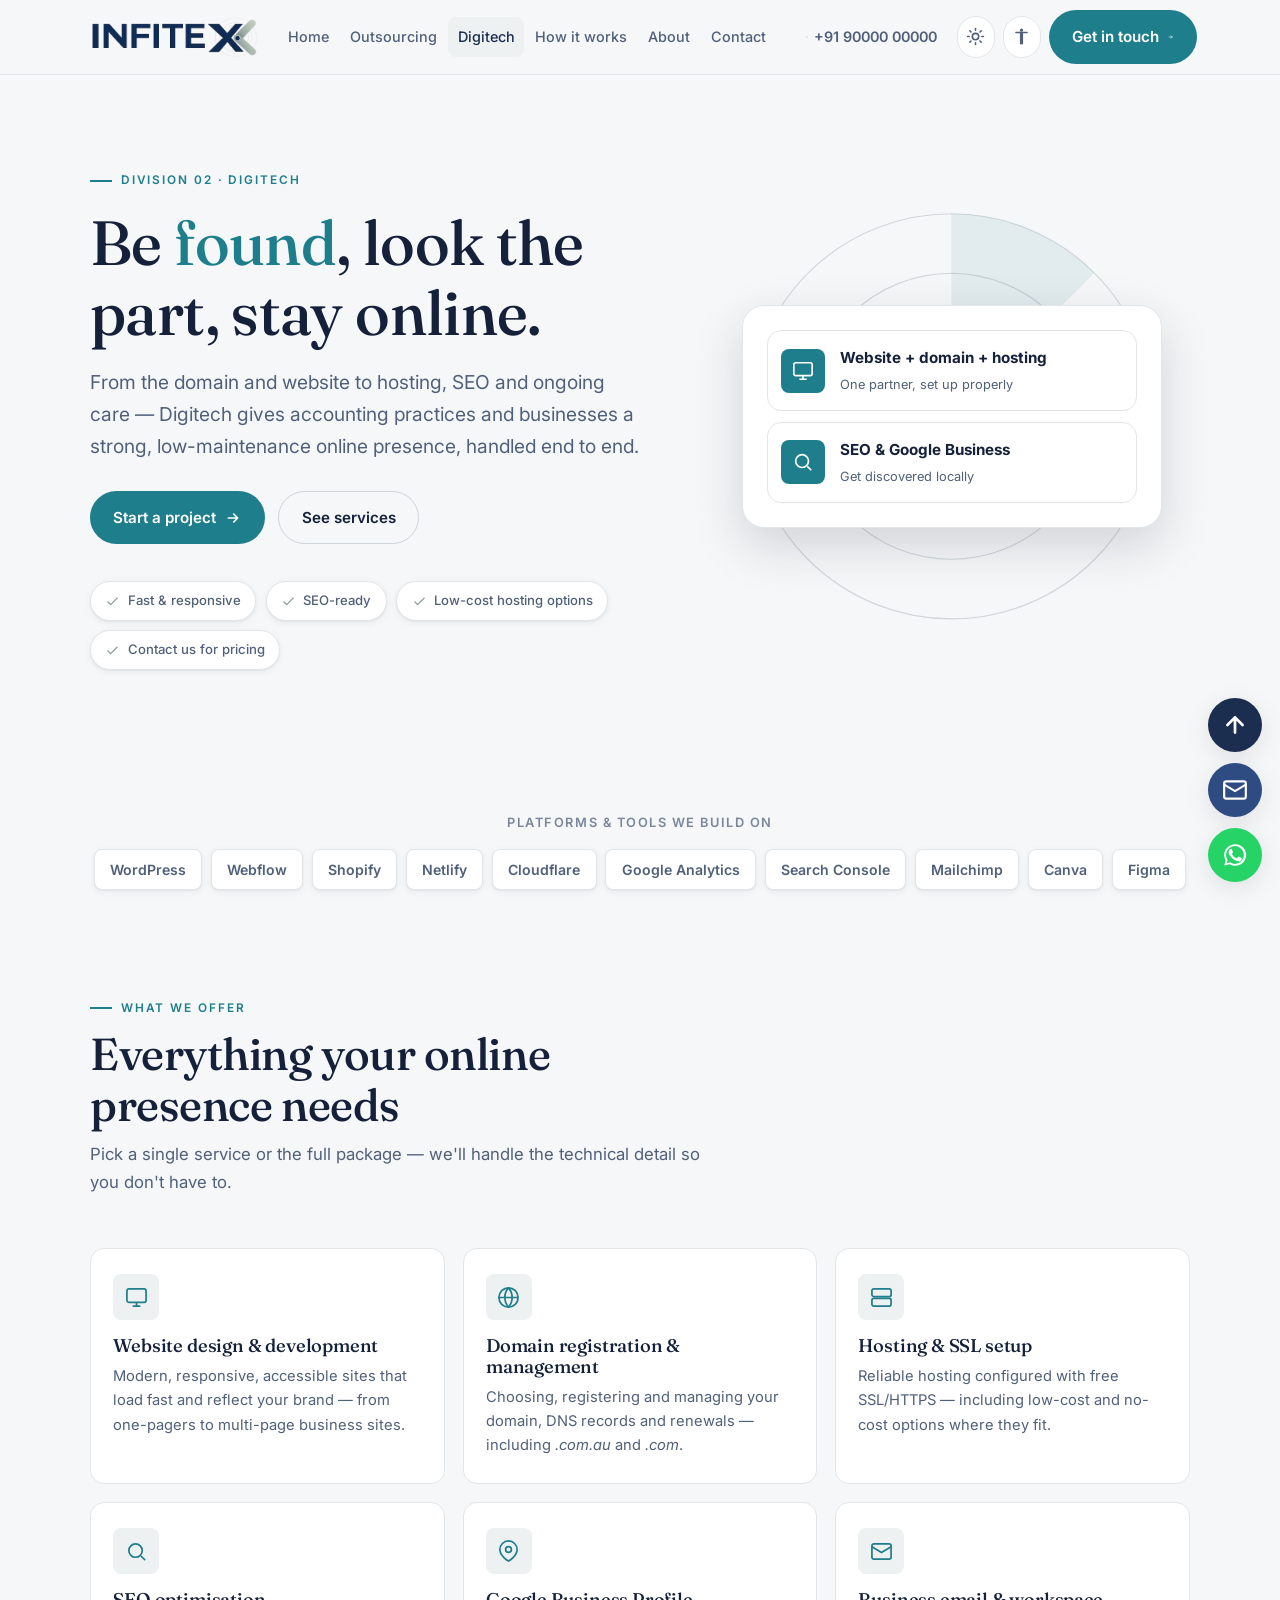
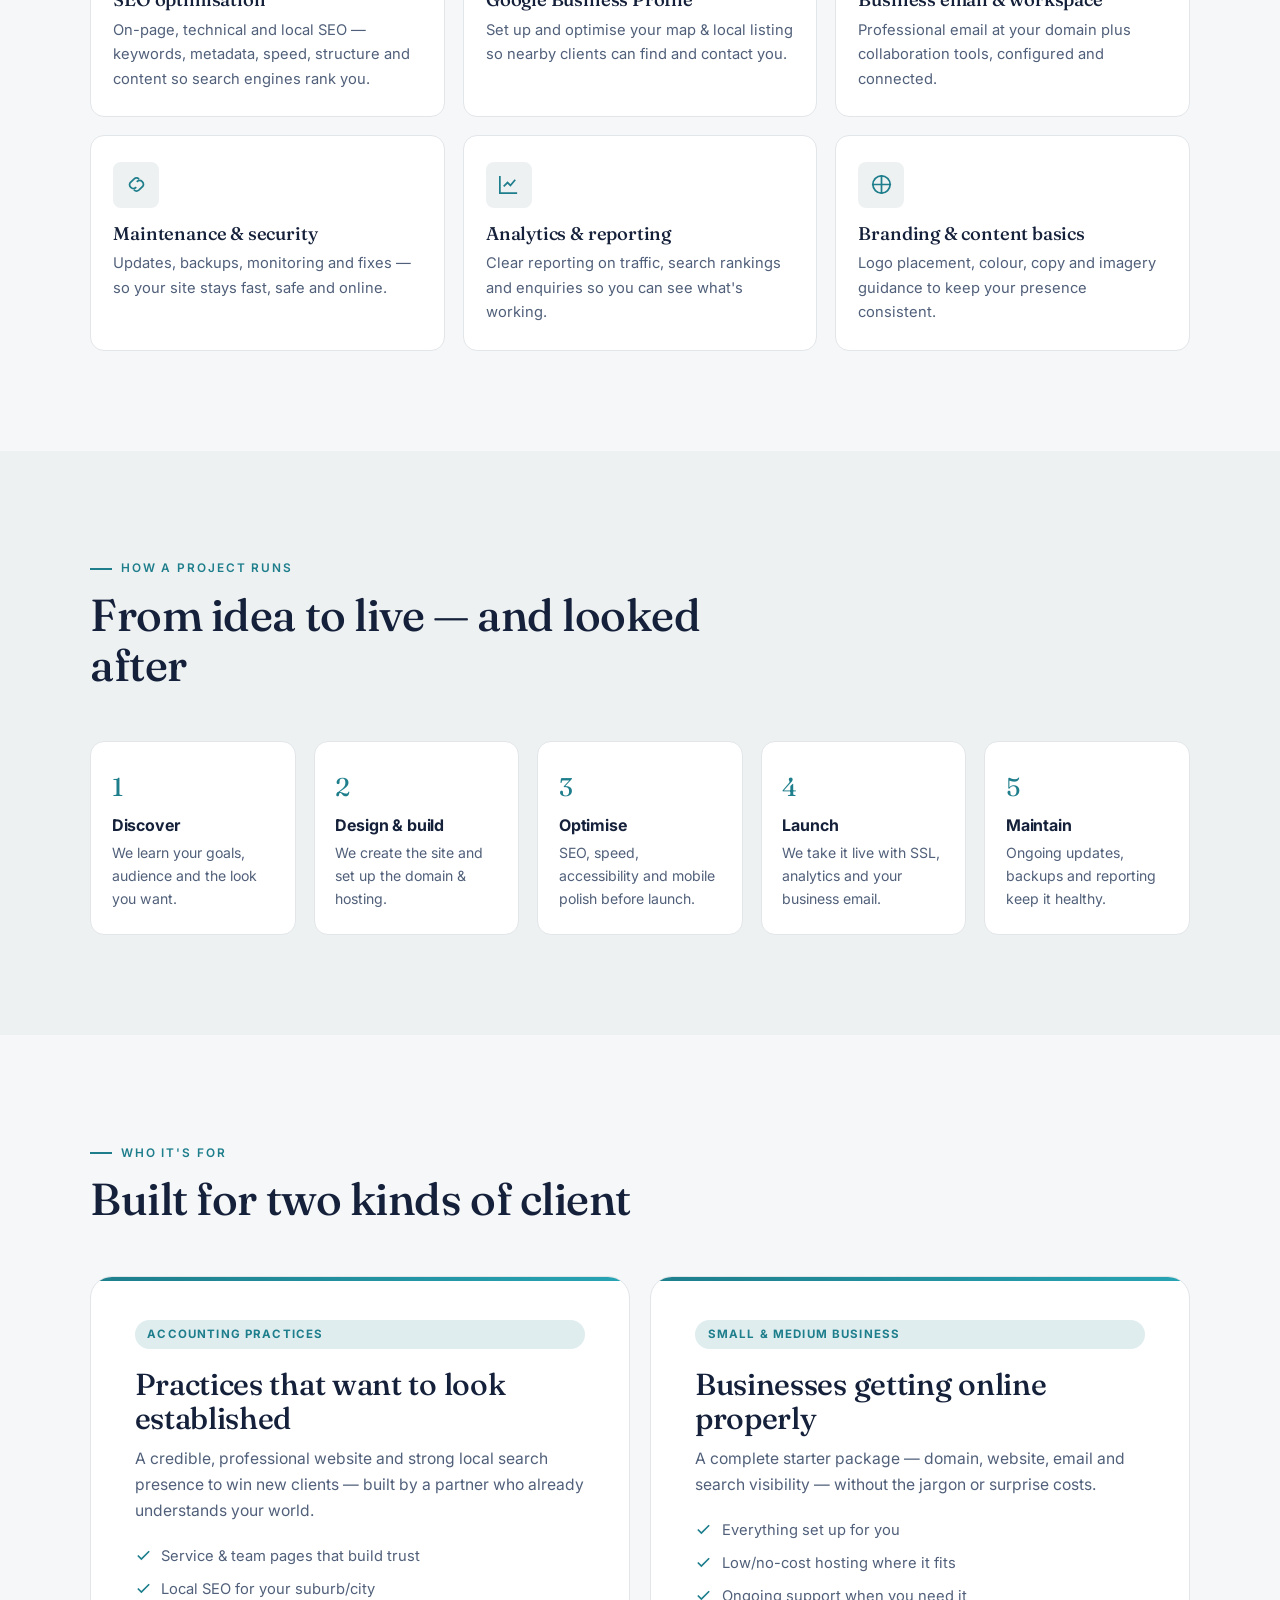
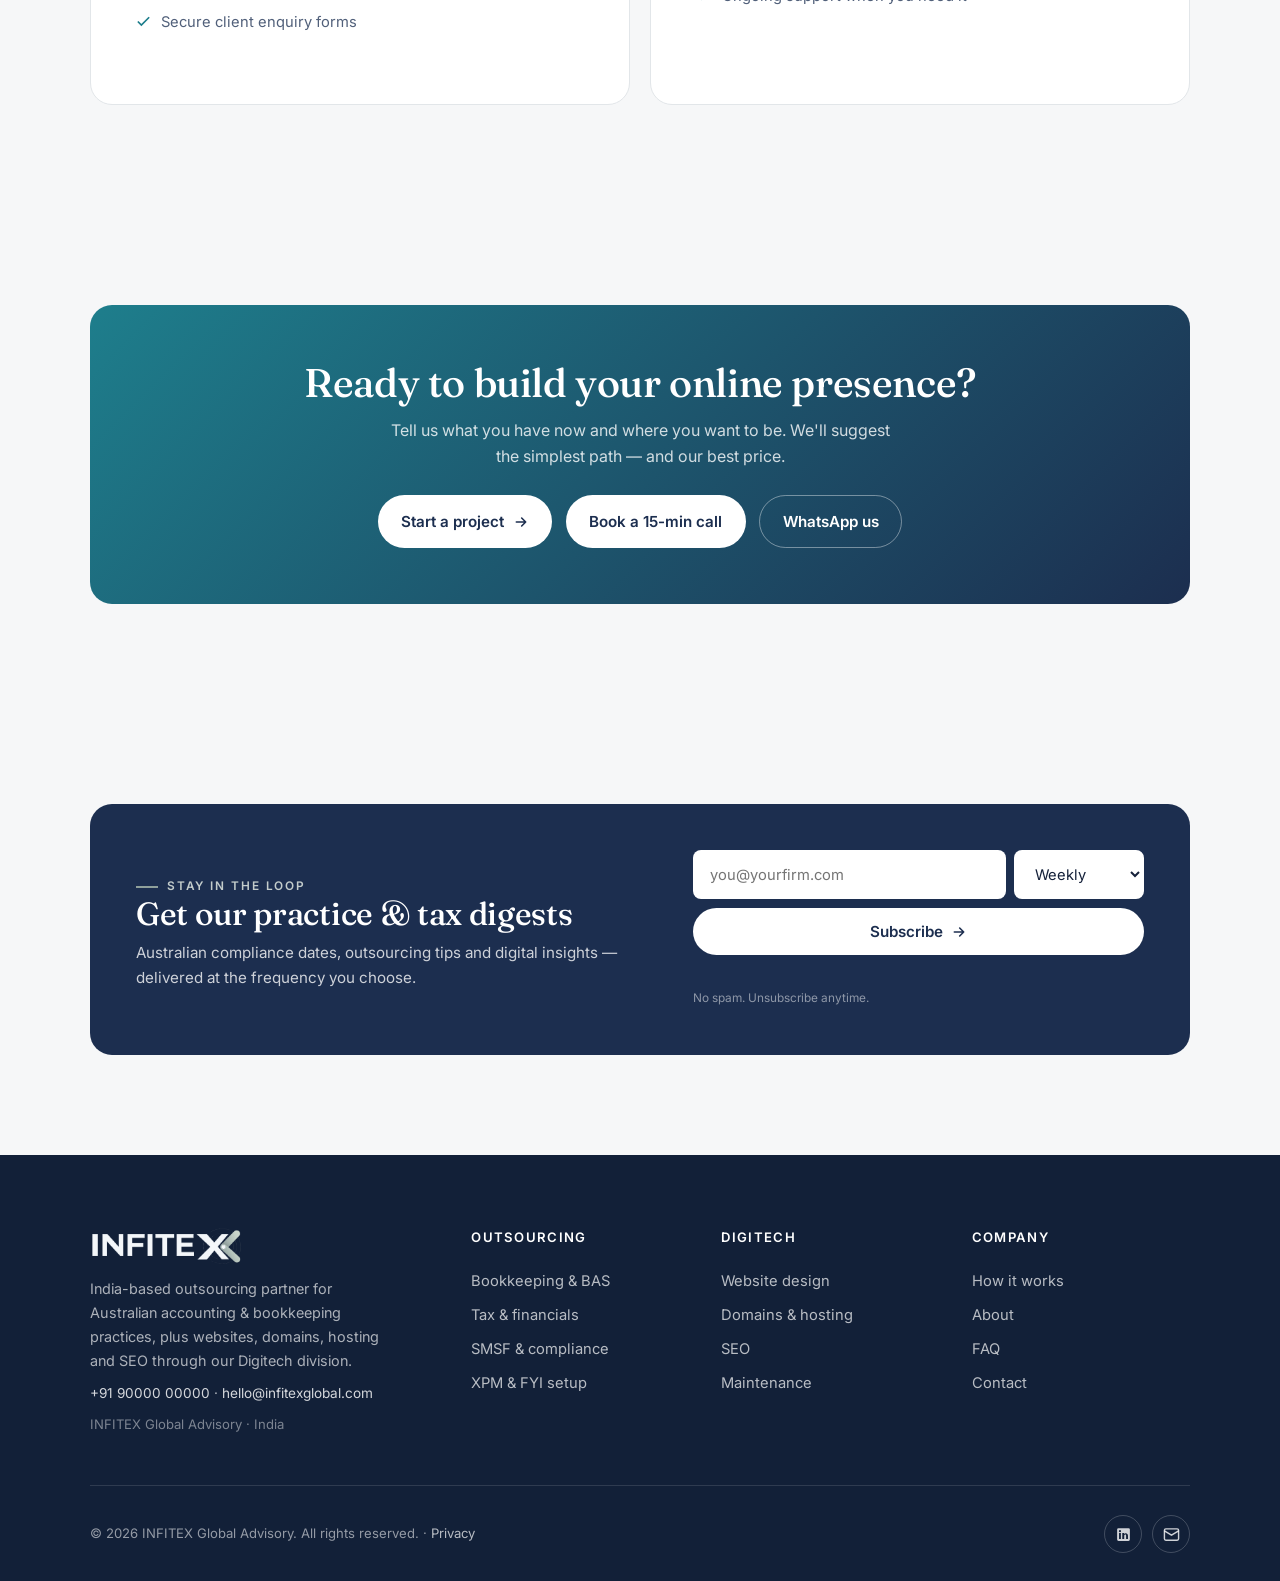
==== commit e5a6f24a: "Add files via upload" ====
--- a/digitech.html
+++ b/digitech.html
@@ -36,8 +36,8 @@
 <header class="site">
   <div class="wrap nav">
     <a href="index.html" class="brand" aria-label="INFITEX Global Advisory — home">
-      <img class="logo logo-light" src="logo-infitex.png" alt="INFITEX Global Advisory" />
-      <img class="logo logo-dark" src="logo-infitex-light.png" alt="" aria-hidden="true" />
+      <span class="logo logo-light" role="img" aria-label="INFITEX Global Advisory"></span>
+      <span class="logo logo-dark" aria-hidden="true"></span>
     </a>
     <nav class="nav-links" id="navLinks" aria-label="Primary">
       <a href="index.html">Home</a>
@@ -205,7 +205,7 @@
   <div class="wrap">
     <div class="foot-grid">
       <div class="foot-brand">
-        <img class="foot-logo" src="logo-infitex-light.png" alt="INFITEX Global Advisory" />
+        <span class="foot-logo" role="img" aria-label="INFITEX Global Advisory"></span>
         <p>India-based outsourcing partner for Australian accounting &amp; bookkeeping practices, plus websites, domains, hosting and SEO through our Digitech division.</p>
         <p style="font-size:.85rem;margin-bottom:.6rem"><a href="tel:+919000000000" style="color:rgba(255,255,255,.82)">+91 90000 00000</a> &middot; <a href="mailto:hello@infitexglobal.com" style="color:rgba(255,255,255,.82)">hello@infitexglobal.com</a></p>
         <p style="font-size:.82rem;color:rgba(255,255,255,.45)">INFITEX Global Advisory · India</p>
--- a/styles.css
+++ b/styles.css
@@ -76,8 +76,9 @@
   backdrop-filter:blur(14px);border-bottom:1px solid var(--line);transition:background .4s,border-color .4s}
 .nav{display:flex;align-items:center;justify-content:space-between;gap:1.2rem;height:74px}
 .brand{display:flex;align-items:center;flex-shrink:0}
-.brand .logo{height:clamp(30px,4.2vw,42px);width:auto;display:block}
-.brand .logo-dark{display:none}
+.brand .logo{height:clamp(30px,4.2vw,42px);aspect-ratio:435/108;width:auto;display:block;background-repeat:no-repeat;background-position:left center;background-size:contain}
+.brand .logo-light{background-image:url("[data-uri]")}
+.brand .logo-dark{display:none;background-image:url("[data-uri]")}
 html[data-theme="dark"] .brand .logo-light{display:none}
 html[data-theme="dark"] .brand .logo-dark{display:block}
 .nav-links{display:flex;align-items:center;gap:.1rem}
@@ -263,7 +264,7 @@
 footer.site{background:var(--navy-deep);color:rgba(255,255,255,.8);padding:clamp(48px,6vw,72px) 0 28px}
 html[data-theme="dark"] footer.site{background:#070e19;border-top:1px solid var(--line)}
 .foot-grid{display:grid;grid-template-columns:1.6fr 1fr 1fr 1fr;gap:2rem;padding-bottom:2.5rem;border-bottom:1px solid rgba(255,255,255,.12)}
-.foot-logo{height:38px;width:auto;margin-bottom:.8rem}
+.foot-logo{height:38px;aspect-ratio:435/108;width:auto;display:block;margin-bottom:.8rem;background-repeat:no-repeat;background-position:left center;background-size:contain;background-image:url("[data-uri]")}
 .foot-brand p{font-size:.9rem;margin-bottom:.6rem;max-width:34ch;color:rgba(255,255,255,.65)}
 .foot-col h5{color:#fff;font-size:.82rem;letter-spacing:.1em;text-transform:uppercase;margin-bottom:1rem;font-family:'Inter';font-weight:600}
 .foot-col a{display:block;color:rgba(255,255,255,.7);font-size:.92rem;padding:.3rem 0;transition:.2s}
@@ -445,3 +446,20 @@
   .cal-list{grid-template-columns:1fr}
   .hlband{flex-direction:column;align-items:flex-start}
 }
+
+/* ============================================================
+   ADD-ON 3: section scroller (home quick-jump sub-nav)
+   ============================================================ */
+.section-scroller{position:sticky;top:74px;z-index:80;background:color-mix(in srgb,var(--bg) 92%,transparent);
+  backdrop-filter:blur(10px);border-bottom:1px solid var(--line)}
+.ss-inner{max-width:var(--maxw);margin-inline:auto;display:flex;gap:.45rem;overflow-x:auto;overflow-y:hidden;
+  scrollbar-width:none;-ms-overflow-style:none;padding:.5rem clamp(18px,4vw,40px);scroll-behavior:smooth}
+.ss-inner::-webkit-scrollbar{display:none}
+.ss-inner a{flex:0 0 auto;font-size:.84rem;font-weight:600;color:var(--ink-soft);background:var(--surface);
+  padding:.42rem .9rem;border-radius:var(--r-pill);border:1px solid var(--line);white-space:nowrap;transition:.2s}
+.ss-inner a:hover{color:var(--navy);border-color:var(--line-strong)}
+html[data-theme="dark"] .ss-inner a:hover{color:var(--ink)}
+.ss-inner a.active{background:var(--navy);color:#fff;border-color:var(--navy)}
+html[data-theme="dark"] .ss-inner a.active{background:var(--accent);border-color:var(--accent);color:#fff}
+/* offset so jumps clear the sticky header + scroller */
+section[id]{scroll-margin-top:132px}
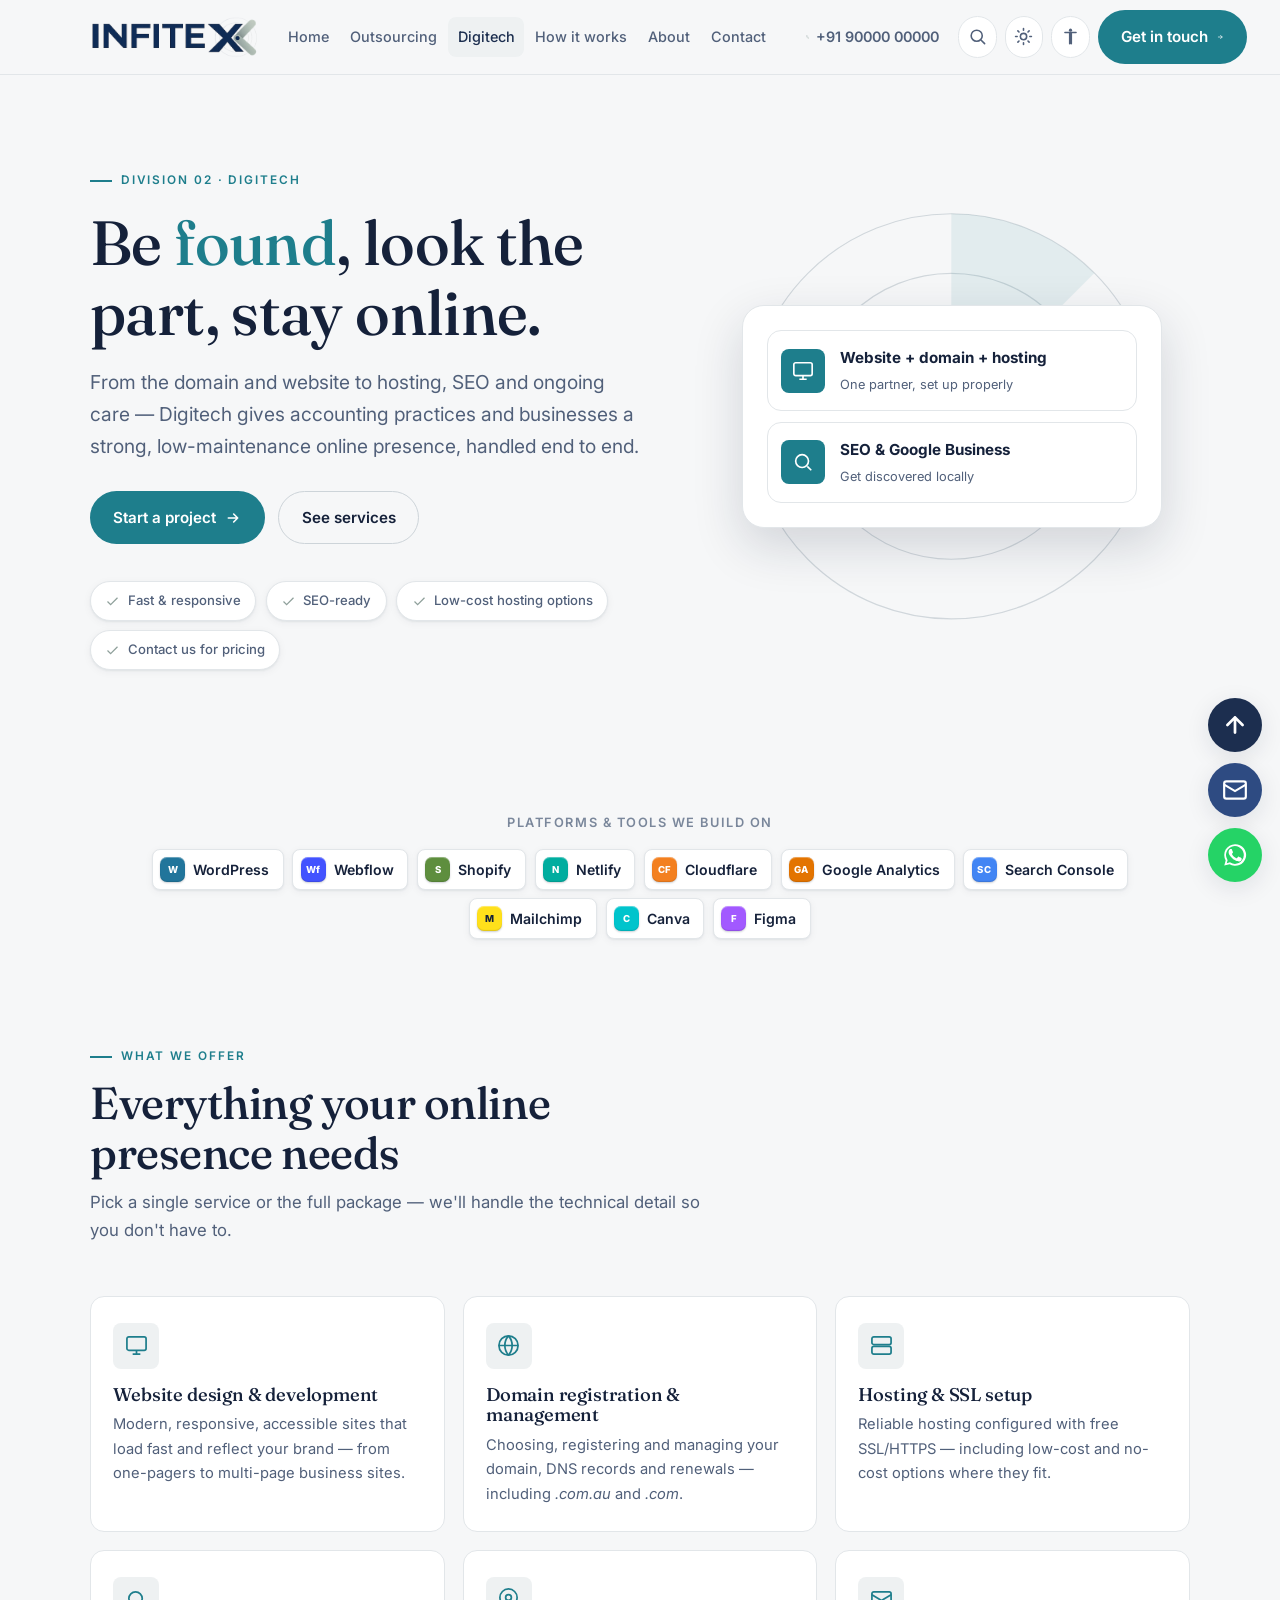
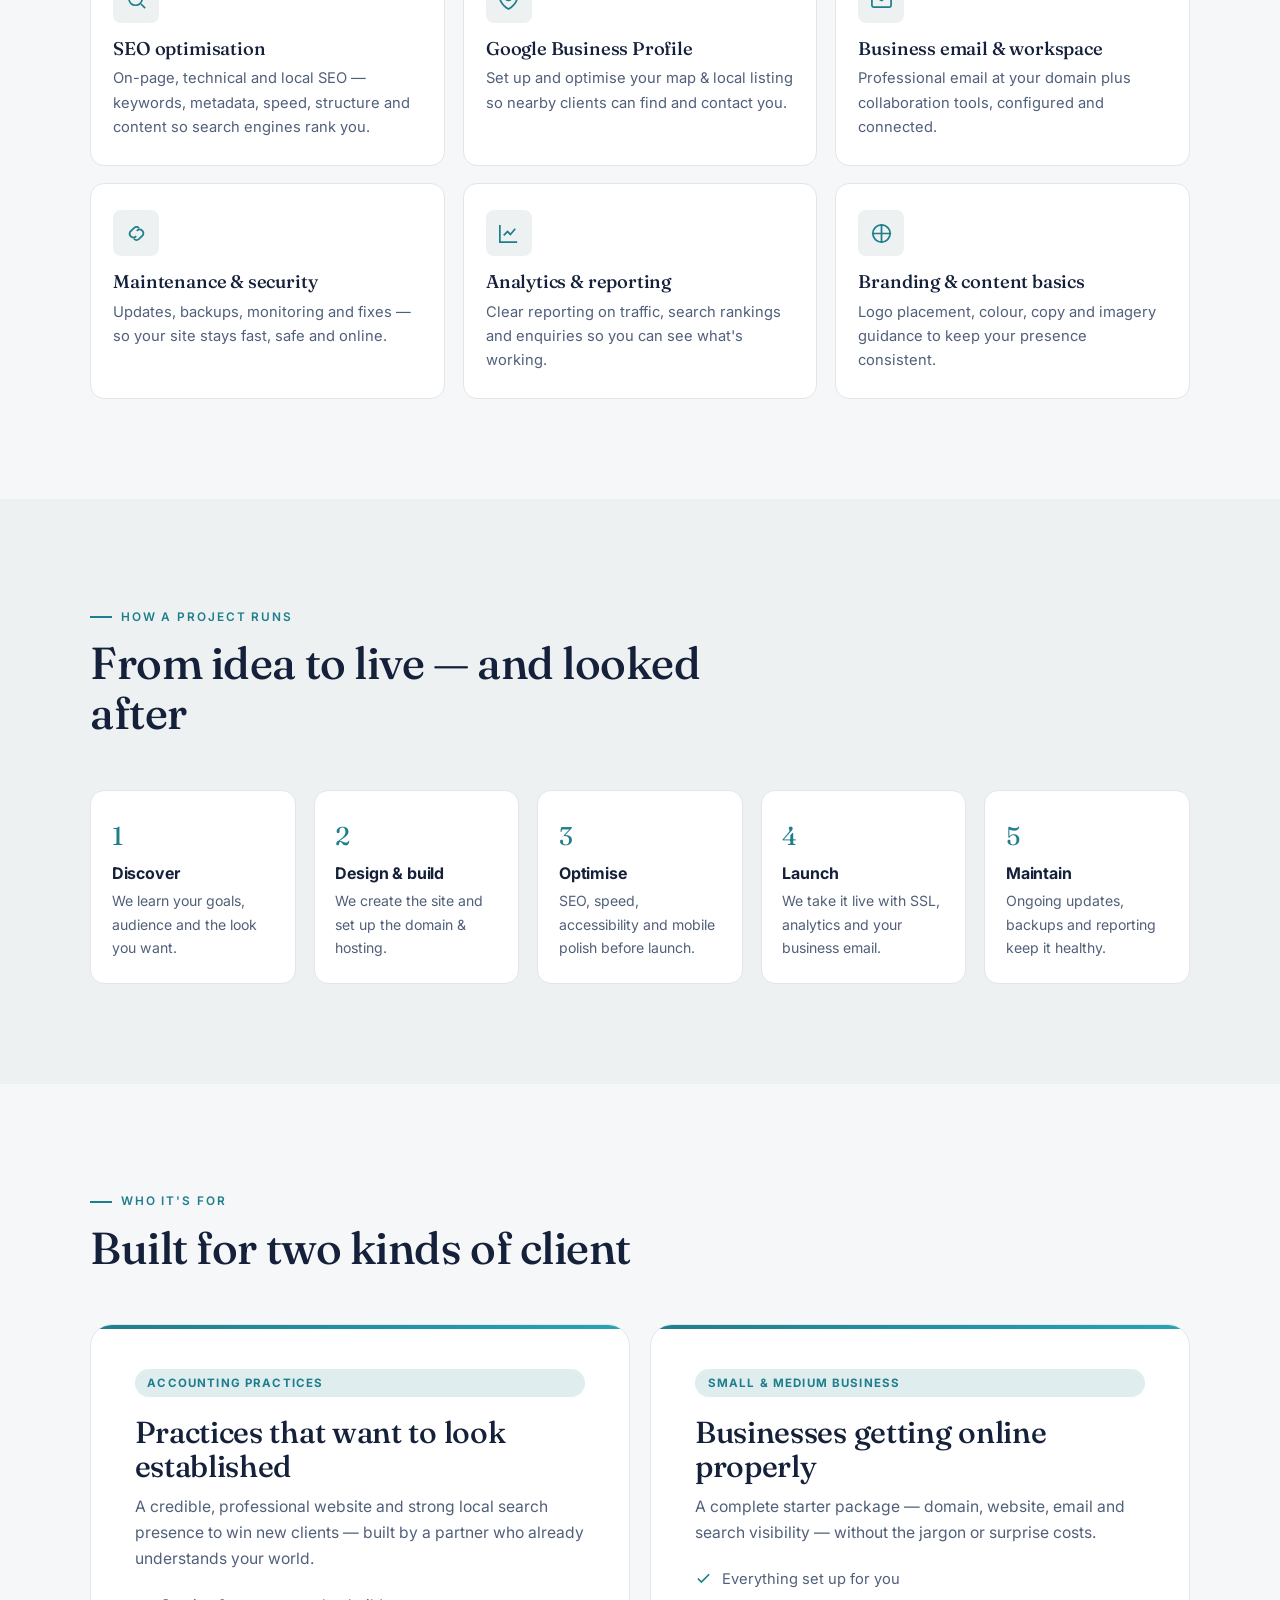
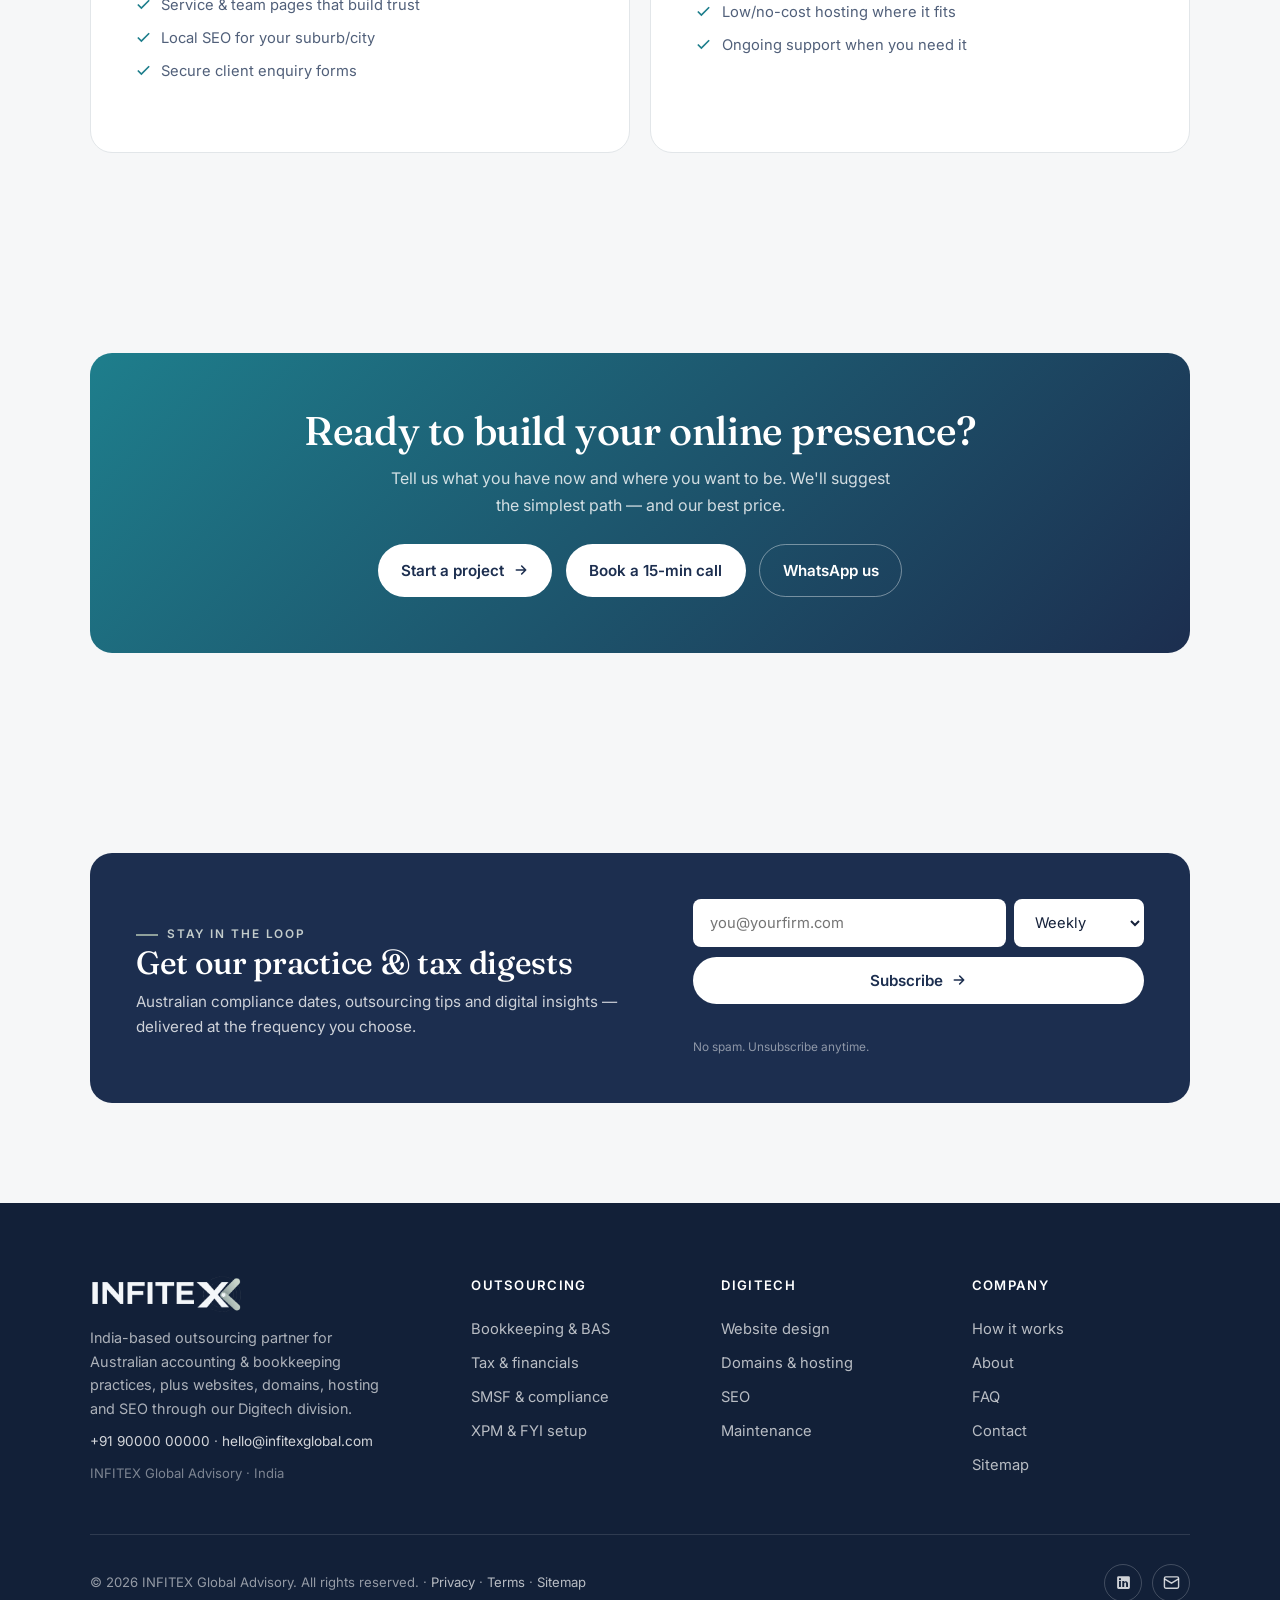
==== commit f8f93561: "Add files via upload" ====
--- a/digitech.html
+++ b/digitech.html
@@ -1,5 +1,5 @@
 <!DOCTYPE html>
-<html lang="en" data-theme="light" data-contrast="normal">
+<html lang="en" data-theme="light" data-contrast="normal" data-grayscale="off">
 <head>
 <meta charset="UTF-8" />
 <meta name="viewport" content="width=device-width, initial-scale=1.0" />
@@ -50,6 +50,9 @@
     <div class="nav-tools">
       <a class="nav-call" href="tel:+919000000000" aria-label="Call INFITEX on +91 90000 00000"><svg viewBox="0 0 24 24" fill="none" stroke="currentColor" stroke-width="1.8"><path d="M22 16.9v3a2 2 0 0 1-2.2 2 19.8 19.8 0 0 1-8.6-3.1 19.5 19.5 0 0 1-6-6A19.8 19.8 0 0 1 2 4.2 2 2 0 0 1 4 2h3a2 2 0 0 1 2 1.7c.1 1 .4 1.9.7 2.8a2 2 0 0 1-.5 2.1L8 9.6a16 16 0 0 0 6 6l1-1a2 2 0 0 1 2.1-.5c.9.3 1.8.6 2.8.7a2 2 0 0 1 1.7 2z"/></svg>+91 90000 00000</a>
       
+      <button class="icon-btn search-btn" id="searchToggle" aria-label="Search the site" title="Search the site (press /)">
+        <svg viewBox="0 0 24 24" fill="none" stroke="currentColor" stroke-width="2" stroke-linecap="round"><circle cx="11" cy="11" r="7"/><path d="M21 21l-4.3-4.3"/></svg>
+      </button>
       <button class="icon-btn" id="themeToggle" aria-label="Toggle light or dark theme" title="Toggle theme">
         <svg id="iconSun" viewBox="0 0 24 24" fill="none" stroke="currentColor" stroke-width="2" stroke-linecap="round"><circle cx="12" cy="12" r="4"/><path d="M12 2v2M12 20v2M4.9 4.9l1.4 1.4M17.7 17.7l1.4 1.4M2 12h2M20 12h2M4.9 19.1l1.4-1.4M17.7 6.3l1.4-1.4"/></svg>
         <svg id="iconMoon" viewBox="0 0 24 24" fill="currentColor" style="display:none"><path d="M21 12.8A9 9 0 1 1 11.2 3a7 7 0 0 0 9.8 9.8z"/></svg>
@@ -96,7 +99,7 @@
 <section style="padding-top:clamp(26px,4vw,46px);padding-bottom:0">
   <div class="wrap reveal">
     <p class="tools-lead">Platforms &amp; tools we build on</p>
-    <div class="tools-strip"><span>WordPress</span><span>Webflow</span><span>Shopify</span><span>Netlify</span><span>Cloudflare</span><span>Google Analytics</span><span>Search Console</span><span>Mailchimp</span><span>Canva</span><span>Figma</span></div>
+    <div class="tools-strip"><span class="tool"><i class="tlogo" style="background:#21759B" aria-hidden="true">W</i>WordPress</span><span class="tool"><i class="tlogo" style="background:#4353FF" aria-hidden="true">Wf</i>Webflow</span><span class="tool"><i class="tlogo" style="background:#5E8E3E" aria-hidden="true">S</i>Shopify</span><span class="tool"><i class="tlogo" style="background:#00AD9F" aria-hidden="true">N</i>Netlify</span><span class="tool"><i class="tlogo" style="background:#F38020" aria-hidden="true">CF</i>Cloudflare</span><span class="tool"><i class="tlogo" style="background:#E37400" aria-hidden="true">GA</i>Google Analytics</span><span class="tool"><i class="tlogo" style="background:#4285F4" aria-hidden="true">SC</i>Search Console</span><span class="tool"><i class="tlogo dark" style="background:#FFE01B" aria-hidden="true">M</i>Mailchimp</span><span class="tool"><i class="tlogo" style="background:#00C4CC" aria-hidden="true">C</i>Canva</span><span class="tool"><i class="tlogo" style="background:#A259FF" aria-hidden="true">F</i>Figma</span></div>
   </div>
 </section>
 
@@ -212,10 +215,10 @@
       </div>
       <div class="foot-col"><h5>Outsourcing</h5><a href="outsourcing.html">Bookkeeping &amp; BAS</a><a href="outsourcing.html">Tax &amp; financials</a><a href="outsourcing.html">SMSF &amp; compliance</a><a href="outsourcing.html">XPM &amp; FYI setup</a></div>
       <div class="foot-col"><h5>Digitech</h5><a href="digitech.html">Website design</a><a href="digitech.html">Domains &amp; hosting</a><a href="digitech.html">SEO</a><a href="digitech.html">Maintenance</a></div>
-      <div class="foot-col"><h5>Company</h5><a href="index.html#how">How it works</a><a href="index.html#about">About</a><a href="index.html#faq">FAQ</a><a href="index.html#contact">Contact</a></div>
+      <div class="foot-col"><h5>Company</h5><a href="index.html#how">How it works</a><a href="index.html#about">About</a><a href="index.html#faq">FAQ</a><a href="index.html#contact">Contact</a><a href="sitemap.html">Sitemap</a></div>
     </div>
     <div class="foot-bottom">
-      <span>© <span id="yr"></span> INFITEX Global Advisory. All rights reserved. · <a href="#" style="color:rgba(255,255,255,.7)">Privacy</a></span>
+      <span>© <span id="yr"></span> INFITEX Global Advisory. All rights reserved. · <a href="privacy.html" style="color:rgba(255,255,255,.7)">Privacy</a> · <a href="terms.html" style="color:rgba(255,255,255,.7)">Terms</a> · <a href="sitemap.html" style="color:rgba(255,255,255,.7)">Sitemap</a></span>
       <div class="social">
         <a href="#" aria-label="LinkedIn" target="_blank" rel="noopener"><svg viewBox="0 0 24 24" fill="currentColor"><path d="M19 3a2 2 0 0 1 2 2v14a2 2 0 0 1-2 2H5a2 2 0 0 1-2-2V5a2 2 0 0 1 2-2zM8.3 18.3V10H5.7v8.3zM7 8.8a1.5 1.5 0 1 0 0-3 1.5 1.5 0 0 0 0 3zm11.3 9.5v-4.6c0-2.4-1.3-3.6-3-3.6a2.6 2.6 0 0 0-2.4 1.3V10H10.3c0 .7 0 8.3 0 8.3H13v-4.6c0-.2 0-.5.1-.7a1.4 1.4 0 0 1 1.3-1c1 0 1.3.7 1.3 1.8v4.5z"/></svg></a>
         <a href="mailto:hello@infitexglobal.com" aria-label="Email"><svg viewBox="0 0 24 24" fill="none" stroke="currentColor" stroke-width="2"><rect x="2" y="4" width="20" height="16" rx="2"/><path d="m22 7-10 6L2 7"/></svg></a>
@@ -234,12 +237,12 @@
   <div class="pop-head"><svg viewBox="0 0 24 24" fill="currentColor"><path d="M17.5 14.4c-.3-.2-1.7-.8-2-.9-.3-.1-.5-.2-.7.2-.2.3-.7.9-.9 1.1-.2.2-.3.2-.6.1-1.7-.9-2.9-1.6-4-3.6-.3-.5.3-.5.8-1.6.1-.2 0-.4 0-.5-.1-.1-.7-1.6-.9-2.2-.2-.6-.5-.5-.7-.5h-.6c-.2 0-.5.1-.8.4-.3.3-1 1-1 2.5s1.1 2.9 1.2 3.1c.2.2 2.1 3.3 5.2 4.6 1.9.8 2.7.9 3.6.8.6-.1 1.7-.7 1.9-1.4.2-.7.2-1.2.2-1.4-.1-.1-.3-.2-.6-.3z"/><path d="M12 2a10 10 0 0 0-8.6 15l-1.3 4.8 4.9-1.3A10 10 0 1 0 12 2zm0 18.2c-1.5 0-3-.4-4.3-1.2l-.3-.2-3 .8.8-2.9-.2-.3A8.2 8.2 0 1 1 12 20.2z"/></svg><b>Message us on WhatsApp</b><button class="pop-close" id="waClose" aria-label="Close">&times;</button></div>
   <div class="pop-body">
     <p class="intro">Fill this in and we'll prepare your message, ready to send.</p>
-    <div class="field"><label for="waName">Name *</label><input id="waName" type="text" autocomplete="name" placeholder="Your name" /></div>
-    <div class="field"><label for="waEmail">Email</label><input id="waEmail" type="email" autocomplete="email" placeholder="you@example.com" /></div>
-    <div class="field"><label for="waMobile">Mobile</label><input id="waMobile" type="tel" autocomplete="tel" placeholder="Your mobile number" /></div>
+    <div class="field"><label for="waName">Contact person name *</label><input id="waName" type="text" autocomplete="name" placeholder="Your name" /></div>
+    <div class="field"><label for="waEmail">Email *</label><input id="waEmail" type="email" autocomplete="email" placeholder="you@example.com" /></div>
+    <div class="field"><label for="waMobile">Mobile *</label><div class="phone-row"><select id="waCc" aria-label="Country code"><option value="+61" selected>+61 Australia</option><option value="+91">+91 India</option><option value="+64">+64 New Zealand</option><option value="+44">+44 United Kingdom</option><option value="+1">+1 USA / Canada</option><option value="+971">+971 UAE</option><option value="+65">+65 Singapore</option><option value="+353">+353 Ireland</option><option value="+27">+27 South Africa</option><option value="+60">+60 Malaysia</option><option value="+63">+63 Philippines</option><option value="+880">+880 Bangladesh</option><option value="+94">+94 Sri Lanka</option><option value="+977">+977 Nepal</option></select><input id="waMobile" type="tel" inputmode="numeric" maxlength="10" autocomplete="tel" placeholder="10-digit number" /></div></div>
     <div class="field"><label for="waCompany">Practice / business</label><input id="waCompany" type="text" placeholder="Optional" /></div>
     <div class="field"><label for="waInterest">Interested in</label><select id="waInterest"><option>Accounting &amp; compliance outsourcing</option><option>Digitech — website / domain / hosting</option><option>Digitech — SEO &amp; Google Business Profile</option><option>Both divisions</option><option>Something else</option></select></div>
-    <div class="field"><label for="waMessage">Message *</label><textarea id="waMessage" placeholder="A few words about what you need…"></textarea></div>
+    <div class="field"><label for="waMessage">Message</label><textarea id="waMessage" placeholder="A few words about what you need…"></textarea></div>
     <div class="perr" id="waErr">Please add your name and a short message.</div>
     <button class="btn pop-submit" id="waSend" style="background:#25D366;color:#fff">Open WhatsApp <svg class="arw" width="16" height="16" viewBox="0 0 24 24" fill="none" stroke="currentColor" stroke-width="2.4" stroke-linecap="round" stroke-linejoin="round"><path d="M5 12h14M13 6l6 6-6 6"/></svg></button>
   </div>
@@ -249,12 +252,12 @@
   <div class="pop-head"><svg viewBox="0 0 24 24" fill="none" stroke="currentColor" stroke-width="2"><rect x="2" y="4" width="20" height="16" rx="2"/><path d="m22 7-10 6L2 7"/></svg><b>Email us</b><button class="pop-close" id="emClose" aria-label="Close">&times;</button></div>
   <div class="pop-body">
     <p class="intro">Fill this in and we'll prepare your message, ready to send.</p>
-    <div class="field"><label for="emName">Name *</label><input id="emName" type="text" autocomplete="name" placeholder="Your name" /></div>
-    <div class="field"><label for="emEmail">Email</label><input id="emEmail" type="email" autocomplete="email" placeholder="you@example.com" /></div>
-    <div class="field"><label for="emMobile">Mobile</label><input id="emMobile" type="tel" autocomplete="tel" placeholder="Your mobile number" /></div>
+    <div class="field"><label for="emName">Contact person name *</label><input id="emName" type="text" autocomplete="name" placeholder="Your name" /></div>
+    <div class="field"><label for="emEmail">Email *</label><input id="emEmail" type="email" autocomplete="email" placeholder="you@example.com" /></div>
+    <div class="field"><label for="emMobile">Mobile *</label><div class="phone-row"><select id="emCc" aria-label="Country code"><option value="+61" selected>+61 Australia</option><option value="+91">+91 India</option><option value="+64">+64 New Zealand</option><option value="+44">+44 United Kingdom</option><option value="+1">+1 USA / Canada</option><option value="+971">+971 UAE</option><option value="+65">+65 Singapore</option><option value="+353">+353 Ireland</option><option value="+27">+27 South Africa</option><option value="+60">+60 Malaysia</option><option value="+63">+63 Philippines</option><option value="+880">+880 Bangladesh</option><option value="+94">+94 Sri Lanka</option><option value="+977">+977 Nepal</option></select><input id="emMobile" type="tel" inputmode="numeric" maxlength="10" autocomplete="tel" placeholder="10-digit number" /></div></div>
     <div class="field"><label for="emCompany">Practice / business</label><input id="emCompany" type="text" placeholder="Optional" /></div>
     <div class="field"><label for="emInterest">Interested in</label><select id="emInterest"><option>Accounting &amp; compliance outsourcing</option><option>Digitech — website / domain / hosting</option><option>Digitech — SEO &amp; Google Business Profile</option><option>Both divisions</option><option>Something else</option></select></div>
-    <div class="field"><label for="emMessage">Message *</label><textarea id="emMessage" placeholder="A few words about what you need…"></textarea></div>
+    <div class="field"><label for="emMessage">Message</label><textarea id="emMessage" placeholder="A few words about what you need…"></textarea></div>
     <div class="perr" id="emErr">Please add your name and a short message.</div>
     <button class="btn pop-submit" id="emSend" style="background:var(--navy);color:#fff">Open email app <svg class="arw" width="16" height="16" viewBox="0 0 24 24" fill="none" stroke="currentColor" stroke-width="2.4" stroke-linecap="round" stroke-linejoin="round"><path d="M5 12h14M13 6l6 6-6 6"/></svg></button>
   </div>
@@ -264,7 +267,26 @@
   <h4>Accessibility <button id="a11yClose" aria-label="Close accessibility panel">×</button></h4>
   <div class="a11y-row"><span>Text size</span><div class="ctrls"><button id="fsMinus" aria-label="Decrease text size">A−</button><button id="fsReset" aria-label="Reset text size">A</button><button id="fsPlus" aria-label="Increase text size">A+</button></div></div>
   <div class="a11y-row"><span>High contrast</span><div class="ctrls"><button id="contrastBtn" aria-pressed="false">Off</button></div></div>
+  <div class="a11y-row"><span>Grayscale</span><div class="ctrls"><button id="grayscaleBtn" aria-pressed="false">Off</button></div></div>
   <div class="a11y-row"><span>Theme</span><div class="ctrls"><button id="themeBtn2">Light / Dark</button></div></div>
+</div>
+
+<!-- SITE SEARCH OVERLAY -->
+<div class="search-overlay" id="searchOverlay" role="dialog" aria-modal="true" aria-label="Search the site">
+  <div class="search-box" role="combobox" aria-expanded="true" aria-haspopup="listbox" aria-owns="searchResults">
+    <div class="search-field">
+      <svg viewBox="0 0 24 24" fill="none" stroke="currentColor" stroke-width="2" stroke-linecap="round"><circle cx="11" cy="11" r="7"/><path d="M21 21l-4.3-4.3"/></svg>
+      <input type="text" id="searchInput" placeholder="Search pages, services and FAQs…" autocomplete="off" spellcheck="false" aria-label="Search query" aria-controls="searchResults" aria-autocomplete="list" />
+      <button class="search-clear" id="searchClear" aria-label="Clear search" type="button">×</button>
+      <kbd>Esc</kbd>
+    </div>
+    <div class="search-results" id="searchResults" role="listbox" aria-label="Search results"></div>
+    <div class="search-foot">
+      <span class="sf-key"><kbd>↑</kbd><kbd>↓</kbd> to navigate</span>
+      <span class="sf-key"><kbd>↵</kbd> to open</span>
+      <span class="sf-key"><kbd>Esc</kbd> to close</span>
+    </div>
+  </div>
 </div>
 
 <script src="app.js"></script>
--- a/styles.css
+++ b/styles.css
@@ -403,8 +403,16 @@
    ADD-ON 2: tools strip, highlight band, calculator, calendar
    ============================================================ */
 .tools-strip{display:flex;flex-wrap:wrap;gap:.55rem;justify-content:center}
-.tools-strip span{font-family:'Inter';font-weight:600;font-size:.88rem;color:var(--ink-soft);background:var(--surface);
-  border:1px solid var(--line);border-radius:var(--r-sm);padding:.5rem .95rem;box-shadow:var(--shadow-sm)}
+.tools-strip .tool{display:inline-flex;align-items:center;gap:.5rem;font-family:'Inter';font-weight:600;
+  font-size:.88rem;color:var(--ink);background:var(--surface);border:1px solid var(--line);border-radius:var(--r-sm);
+  padding:.42rem .85rem .42rem .45rem;box-shadow:var(--shadow-sm);transition:transform .15s var(--ease),box-shadow .15s}
+.tools-strip .tool:hover{transform:translateY(-2px);box-shadow:var(--shadow-md)}
+.tools-strip .tlogo{display:inline-grid;place-items:center;width:25px;height:25px;border-radius:7px;color:#fff;
+  font-family:'Inter',sans-serif;font-style:normal;font-size:.6rem;font-weight:800;letter-spacing:.01em;
+  flex-shrink:0;line-height:1;text-align:center;font-feature-settings:"tnum" 1;
+  background-image:linear-gradient(155deg,rgba(255,255,255,.28),rgba(255,255,255,0) 52%,rgba(0,0,0,.14));
+  box-shadow:inset 0 1px 0 rgba(255,255,255,.32),inset 0 -1px 1px rgba(0,0,0,.12),0 1px 2px rgba(18,32,56,.22)}
+.tools-strip .tlogo.dark{color:#15213A}
 .tools-lead{text-align:center;color:var(--ink-faint);font-size:.8rem;letter-spacing:.12em;text-transform:uppercase;font-weight:600;margin-bottom:1rem}
 
 /* model card tag (reuses .svc) */
@@ -448,18 +456,174 @@
 }
 
 /* ============================================================
-   ADD-ON 3: section scroller (home quick-jump sub-nav)
-   ============================================================ */
-.section-scroller{position:sticky;top:74px;z-index:80;background:color-mix(in srgb,var(--bg) 92%,transparent);
-  backdrop-filter:blur(10px);border-bottom:1px solid var(--line)}
-.ss-inner{max-width:var(--maxw);margin-inline:auto;display:flex;gap:.45rem;overflow-x:auto;overflow-y:hidden;
-  scrollbar-width:none;-ms-overflow-style:none;padding:.5rem clamp(18px,4vw,40px);scroll-behavior:smooth}
+   ADD-ON 3: section scroller (home quick-jump sub-nav) — themed
+   ============================================================ */
+.section-scroller{position:sticky;top:74px;z-index:80;background:var(--surface);
+  border-bottom:1px solid var(--line);box-shadow:0 2px 10px rgba(18,32,56,.05)}
+.ss-inner{max-width:var(--maxw);margin-inline:auto;display:flex;gap:.5rem;align-items:center;
+  overflow-x:auto;overflow-y:hidden;scrollbar-width:none;-ms-overflow-style:none;
+  padding:.6rem clamp(18px,4vw,40px);scroll-behavior:smooth}
 .ss-inner::-webkit-scrollbar{display:none}
-.ss-inner a{flex:0 0 auto;font-size:.84rem;font-weight:600;color:var(--ink-soft);background:var(--surface);
-  padding:.42rem .9rem;border-radius:var(--r-pill);border:1px solid var(--line);white-space:nowrap;transition:.2s}
-.ss-inner a:hover{color:var(--navy);border-color:var(--line-strong)}
-html[data-theme="dark"] .ss-inner a:hover{color:var(--ink)}
-.ss-inner a.active{background:var(--navy);color:#fff;border-color:var(--navy)}
+.ss-inner a{flex:0 0 auto;font-family:'Inter',sans-serif;font-size:.84rem;font-weight:600;text-decoration:none;
+  color:var(--ink-soft);background:var(--surface-2);padding:.46rem 1rem;border-radius:var(--r-pill);
+  border:1px solid var(--line);white-space:nowrap;transition:.18s}
+.ss-inner a:hover{color:var(--navy);background:var(--surface);border-color:var(--navy)}
+html[data-theme="dark"] .ss-inner a:hover{color:#fff;border-color:var(--accent-2)}
+.ss-inner a.active{background:var(--navy);color:#fff;border-color:var(--navy);box-shadow:var(--shadow-sm)}
 html[data-theme="dark"] .ss-inner a.active{background:var(--accent);border-color:var(--accent);color:#fff}
 /* offset so jumps clear the sticky header + scroller */
-section[id]{scroll-margin-top:132px}
+section[id]{scroll-margin-top:140px}
+
+/* HTML sitemap page */
+.sitemap-grid{display:grid;grid-template-columns:repeat(auto-fit,minmax(230px,1fr));gap:clamp(20px,3vw,40px)}
+.sitemap-col h3{font-family:'Inter';font-weight:700;font-size:1rem;color:var(--navy);margin-bottom:.8rem;
+  padding-bottom:.5rem;border-bottom:2px solid var(--line)}
+html[data-theme="dark"] .sitemap-col h3{color:var(--accent-2)}
+.sitemap-col ul{list-style:none;display:flex;flex-direction:column;gap:.15rem}
+.sitemap-col a{color:var(--ink-soft);font-size:.92rem;padding:.3rem 0;display:inline-block;transition:.15s}
+.sitemap-col a:hover{color:var(--navy);padding-left:5px}
+html[data-theme="dark"] .sitemap-col a:hover{color:var(--ink)}
+
+/* ============================================================
+   ADD-ON 4: phone field (country code + number)
+   ============================================================ */
+.phone-row{display:flex;gap:.5rem;align-items:stretch}
+.phone-row select{flex:0 0 42%;width:auto;min-width:0}
+.phone-row input{flex:1 1 auto;width:auto;min-width:0}
+
+/* ============================================================
+   ADD-ON 5: legal pages (privacy / terms)
+   ============================================================ */
+.legal{max-width:820px}
+.legal h2{font-size:clamp(1.3rem,2.4vw,1.7rem);margin:1.9rem 0 .6rem}
+.legal h3{font-size:1.05rem;margin:1.2rem 0 .4rem;color:var(--navy)}
+html[data-theme="dark"] .legal h3{color:var(--accent-2)}
+.legal p{color:var(--ink-soft);margin-bottom:.9rem;line-height:1.7}
+.legal ul{margin:0 0 1rem 1.25rem;display:flex;flex-direction:column;gap:.4rem}
+.legal li{color:var(--ink-soft);line-height:1.6}
+.legal .updated{font-size:.85rem;color:var(--ink-faint);margin-bottom:1.4rem}
+.legal .note{background:var(--surface-2);border-left:3px solid var(--steel);padding:1rem 1.2rem;
+  border-radius:10px;font-size:.9rem;color:var(--ink-soft);margin:1.5rem 0}
+.legal a{color:var(--accent)} html[data-theme="dark"] .legal a{color:var(--accent-2)}
+
+/* ============================================================
+   ADD-ON 6: Site search (header trigger + overlay + results)
+   ============================================================ */
+.search-btn{position:relative}
+.search-overlay{position:fixed;inset:0;z-index:120;display:none;align-items:flex-start;justify-content:center;
+  padding:clamp(64px,12vh,140px) 18px 40px;background:rgba(12,20,38,.55);
+  -webkit-backdrop-filter:blur(4px);backdrop-filter:blur(4px);opacity:0;transition:opacity .22s var(--ease)}
+.search-overlay.open{display:flex;opacity:1}
+.search-box{width:100%;max-width:640px;background:var(--surface);border:1px solid var(--line);
+  border-radius:var(--r-md);box-shadow:var(--shadow-lg);overflow:hidden;
+  transform:translateY(-10px);transition:transform .22s var(--ease)}
+.search-overlay.open .search-box{transform:none}
+.search-field{display:flex;align-items:center;gap:.6rem;padding:.85rem 1rem;border-bottom:1px solid var(--line)}
+.search-field svg{width:20px;height:20px;color:var(--ink-faint);flex-shrink:0}
+.search-field input{flex:1 1 auto;border:none;background:none;outline:none;font-family:'Inter',sans-serif;
+  font-size:1.02rem;color:var(--ink)}
+.search-field input::placeholder{color:var(--ink-faint)}
+.search-field .search-clear{border:none;background:var(--surface-2);color:var(--ink-soft);cursor:pointer;
+  width:30px;height:30px;border-radius:var(--r-pill);font-size:1rem;line-height:1;display:none;place-items:center;flex-shrink:0}
+.search-field .search-clear.show{display:grid}
+.search-field kbd{font-family:'Inter',sans-serif;font-size:.68rem;color:var(--ink-faint);border:1px solid var(--line-strong);
+  border-radius:5px;padding:.12rem .4rem;background:var(--surface-2);flex-shrink:0}
+.search-results{max-height:min(56vh,440px);overflow-y:auto;padding:.4rem}
+.search-results .sr-group{font-size:.7rem;letter-spacing:.1em;text-transform:uppercase;color:var(--ink-faint);
+  font-weight:700;padding:.7rem .85rem .35rem}
+.search-results a.sr-item{display:flex;flex-direction:column;gap:.15rem;padding:.6rem .85rem;border-radius:var(--r-sm);
+  text-decoration:none;color:var(--ink);cursor:pointer}
+.search-results a.sr-item:hover,.search-results a.sr-item.active{background:var(--surface-2)}
+.search-results .sr-title{font-weight:600;font-size:.92rem;display:flex;align-items:center;gap:.5rem}
+.search-results .sr-title .sr-tag{font-size:.62rem;font-weight:700;letter-spacing:.04em;text-transform:uppercase;
+  color:#fff;background:var(--accent);border-radius:var(--r-pill);padding:.1rem .5rem;flex-shrink:0}
+.search-results .sr-title .sr-tag.faq{background:var(--steel)}
+.search-results .sr-title .sr-tag.digi{background:var(--digi)}
+.search-results .sr-snippet{font-size:.82rem;color:var(--ink-soft);line-height:1.45;
+  display:-webkit-box;-webkit-line-clamp:2;-webkit-box-orient:vertical;overflow:hidden}
+.search-results mark{background:rgba(46,75,130,.18);color:inherit;border-radius:3px;padding:0 .1em}
+html[data-theme="dark"] .search-results mark{background:rgba(127,160,214,.28)}
+.search-empty{padding:1.6rem .9rem;text-align:center;color:var(--ink-soft);font-size:.9rem}
+.search-empty span{display:block;color:var(--ink-faint);font-size:.82rem;margin-top:.3rem}
+.search-foot{display:flex;gap:1rem;align-items:center;padding:.55rem .9rem;border-top:1px solid var(--line);
+  font-size:.74rem;color:var(--ink-faint)}
+.search-foot .sf-key{display:inline-flex;align-items:center;gap:.3rem}
+.search-foot kbd{font-family:'Inter',sans-serif;border:1px solid var(--line-strong);border-radius:4px;
+  padding:.05rem .35rem;background:var(--surface-2);color:var(--ink-soft);font-size:.7rem}
+
+/* ============================================================
+   ADD-ON 7: FAQ spotlight carousel (auto-rotating) + accordion
+   ============================================================ */
+.faq-spotlight{position:relative;max-width:760px;margin:0 auto 1.6rem;background:var(--surface);
+  border:1px solid var(--line);border-radius:var(--r-lg);box-shadow:var(--shadow-md);overflow:hidden}
+.faq-spotlight .fs-track{position:relative;min-height:172px}
+.faq-spotlight .fs-slide{position:absolute;inset:0;padding:clamp(1.3rem,3vw,2rem) clamp(1.4rem,4vw,2.6rem);
+  display:flex;flex-direction:column;justify-content:center;gap:.65rem;
+  opacity:0;visibility:hidden;transform:translateY(8px);transition:opacity .5s var(--ease),transform .5s var(--ease)}
+.faq-spotlight .fs-slide.active{opacity:1;visibility:visible;transform:none;position:relative}
+.faq-spotlight .fs-q{font-family:'Fraunces',serif;font-weight:600;font-size:clamp(1.1rem,2.4vw,1.4rem);
+  line-height:1.25;color:var(--ink);display:flex;gap:.6rem;align-items:flex-start}
+.faq-spotlight .fs-q .fs-ic{flex-shrink:0;width:30px;height:30px;border-radius:9px;display:grid;place-items:center;
+  background:var(--accent);color:#fff;font-family:'Inter',sans-serif;font-weight:800;font-size:.95rem;margin-top:.1rem}
+.faq-spotlight .fs-a{color:var(--ink-soft);line-height:1.65;font-size:.96rem}
+.faq-spotlight .fs-a a{color:var(--accent);font-weight:600} html[data-theme="dark"] .faq-spotlight .fs-a a{color:var(--accent-2)}
+.faq-spotlight .fs-bar{display:flex;align-items:center;justify-content:space-between;gap:1rem;
+  padding:.65rem 1rem;border-top:1px solid var(--line);background:var(--surface-2)}
+.faq-spotlight .fs-dots{display:flex;gap:.4rem;flex-wrap:wrap}
+.faq-spotlight .fs-dot{width:8px;height:8px;border-radius:var(--r-pill);border:none;background:var(--line-strong);
+  cursor:pointer;padding:0;transition:.2s}
+.faq-spotlight .fs-dot.active{background:var(--accent);width:22px}
+.faq-spotlight .fs-nav{display:flex;gap:.4rem}
+.faq-spotlight .fs-nav button{width:32px;height:32px;border-radius:var(--r-pill);border:1px solid var(--line-strong);
+  background:var(--surface);color:var(--ink-soft);cursor:pointer;display:grid;place-items:center;transition:.15s}
+.faq-spotlight .fs-nav button:hover{border-color:var(--navy);color:var(--navy)}
+html[data-theme="dark"] .faq-spotlight .fs-nav button:hover{color:var(--ink)}
+.faq-spotlight .fs-nav button svg{width:15px;height:15px}
+.faq-spotlight .fs-progress{position:absolute;left:0;bottom:0;height:3px;width:0;background:var(--accent);
+  transition:width .12s linear;z-index:2}
+.faq-toggle-all{display:flex;justify-content:center;margin-top:.4rem}
+.faq-toggle-all button{background:none;border:1px solid var(--line-strong);color:var(--ink-soft);cursor:pointer;
+  font-family:'Inter',sans-serif;font-weight:600;font-size:.85rem;padding:.5rem 1.1rem;border-radius:var(--r-pill);
+  display:inline-flex;align-items:center;gap:.45rem;transition:.15s}
+.faq-toggle-all button:hover{border-color:var(--navy);color:var(--navy)}
+html[data-theme="dark"] .faq-toggle-all button:hover{color:var(--ink)}
+.faq-toggle-all button svg{width:15px;height:15px;transition:transform .2s var(--ease)}
+.faq-list-wrap{overflow:hidden;transition:max-height .4s var(--ease)}
+.faq-list-wrap.collapsed{max-height:0}
+.faq-toggle-all button[aria-expanded="true"] svg{transform:rotate(180deg)}
+@media (prefers-reduced-motion:reduce){
+  .faq-spotlight .fs-slide{transition:none}
+  .faq-spotlight .fs-progress{display:none}
+}
+
+/* ============================================================
+   ADD-ON 8: two-column recurring-jobs grid (outsourcing)
+   ============================================================ */
+.jobs-grid{display:grid;grid-template-columns:1fr 1fr;gap:1.1rem;align-items:start}
+.jobs-grid .tablewrap{margin:0}
+
+/* ============================================================
+   ADD-ON 9: grayscale accessibility mode
+   ============================================================ */
+html[data-grayscale="on"]{filter:grayscale(1)}
+html[data-grayscale="on"] img,html[data-grayscale="on"] .logo{filter:none}
+
+/* ============================================================
+   ADD-ON 10: responsive tuning for the new components
+   ============================================================ */
+@media (max-width:760px){
+  .jobs-grid{grid-template-columns:1fr;gap:0}
+  .jobs-grid table.data{min-width:0}
+  .jobs-grid .tablewrap+.tablewrap{margin-top:1.1rem}
+  .search-overlay{padding-top:clamp(48px,8vh,90px)}
+  .search-field kbd{display:none}
+  .faq-spotlight .fs-track{min-height:208px}
+}
+@media (max-width:560px){
+  .search-overlay{padding:0;align-items:stretch}
+  .search-box{max-width:none;height:100%;border-radius:0;border:none;display:flex;flex-direction:column}
+  .search-results{max-height:none;flex:1 1 auto}
+  .faq-spotlight .fs-bar{flex-direction:column-reverse;align-items:stretch;gap:.6rem}
+  .faq-spotlight .fs-nav{justify-content:center}
+  .faq-spotlight .fs-dots{justify-content:center}
+}
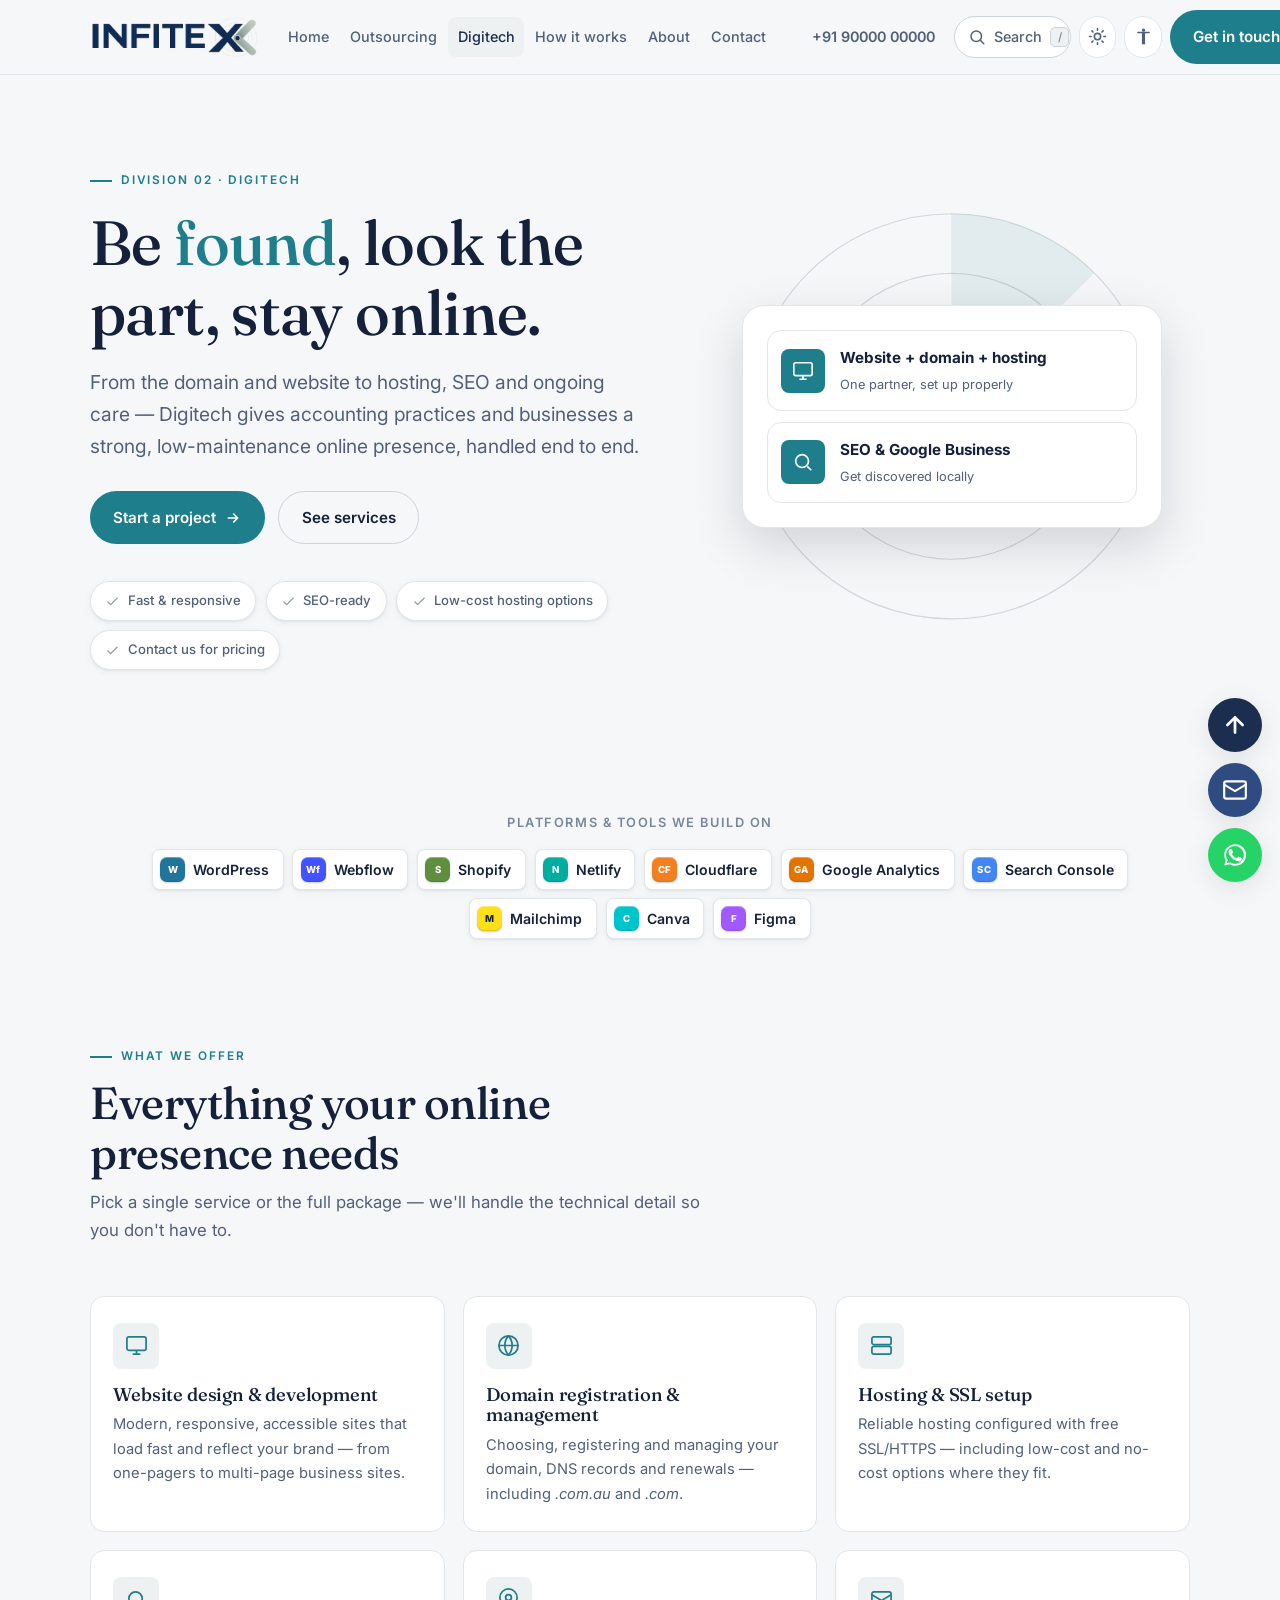
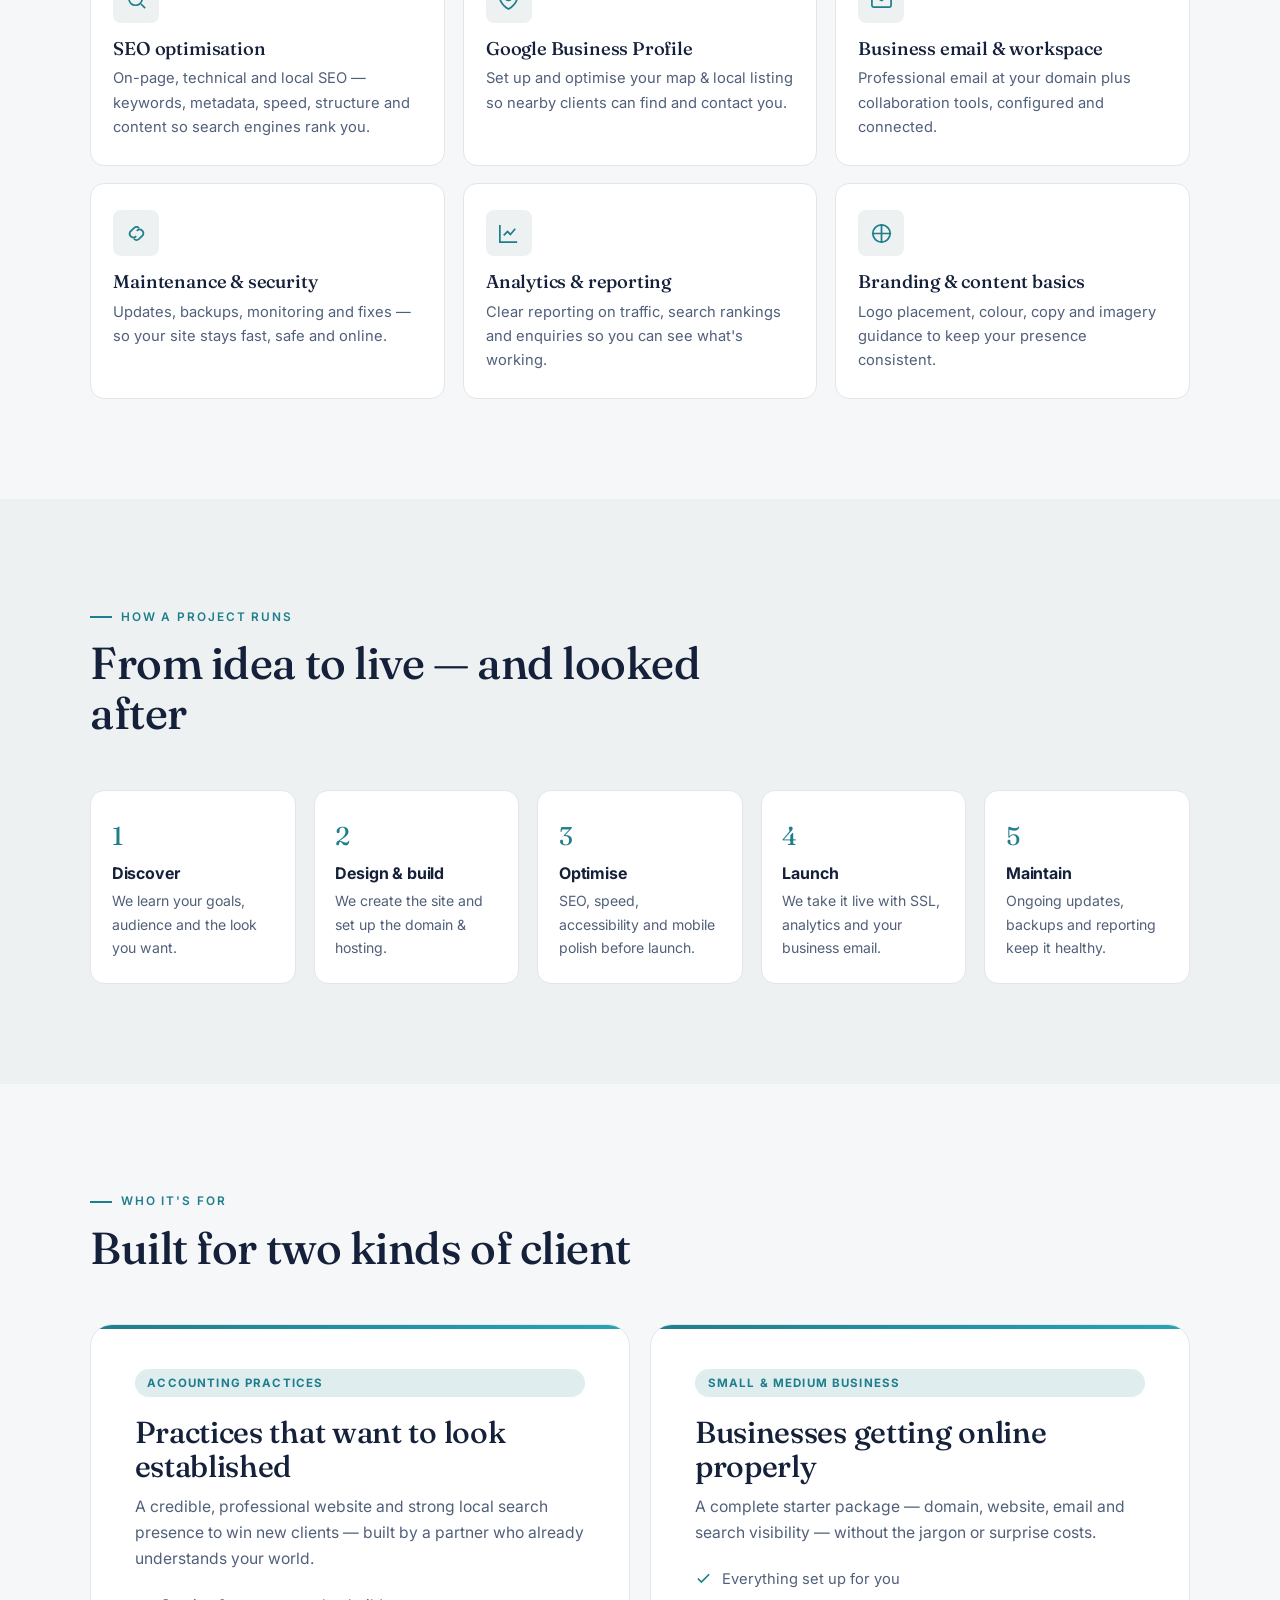
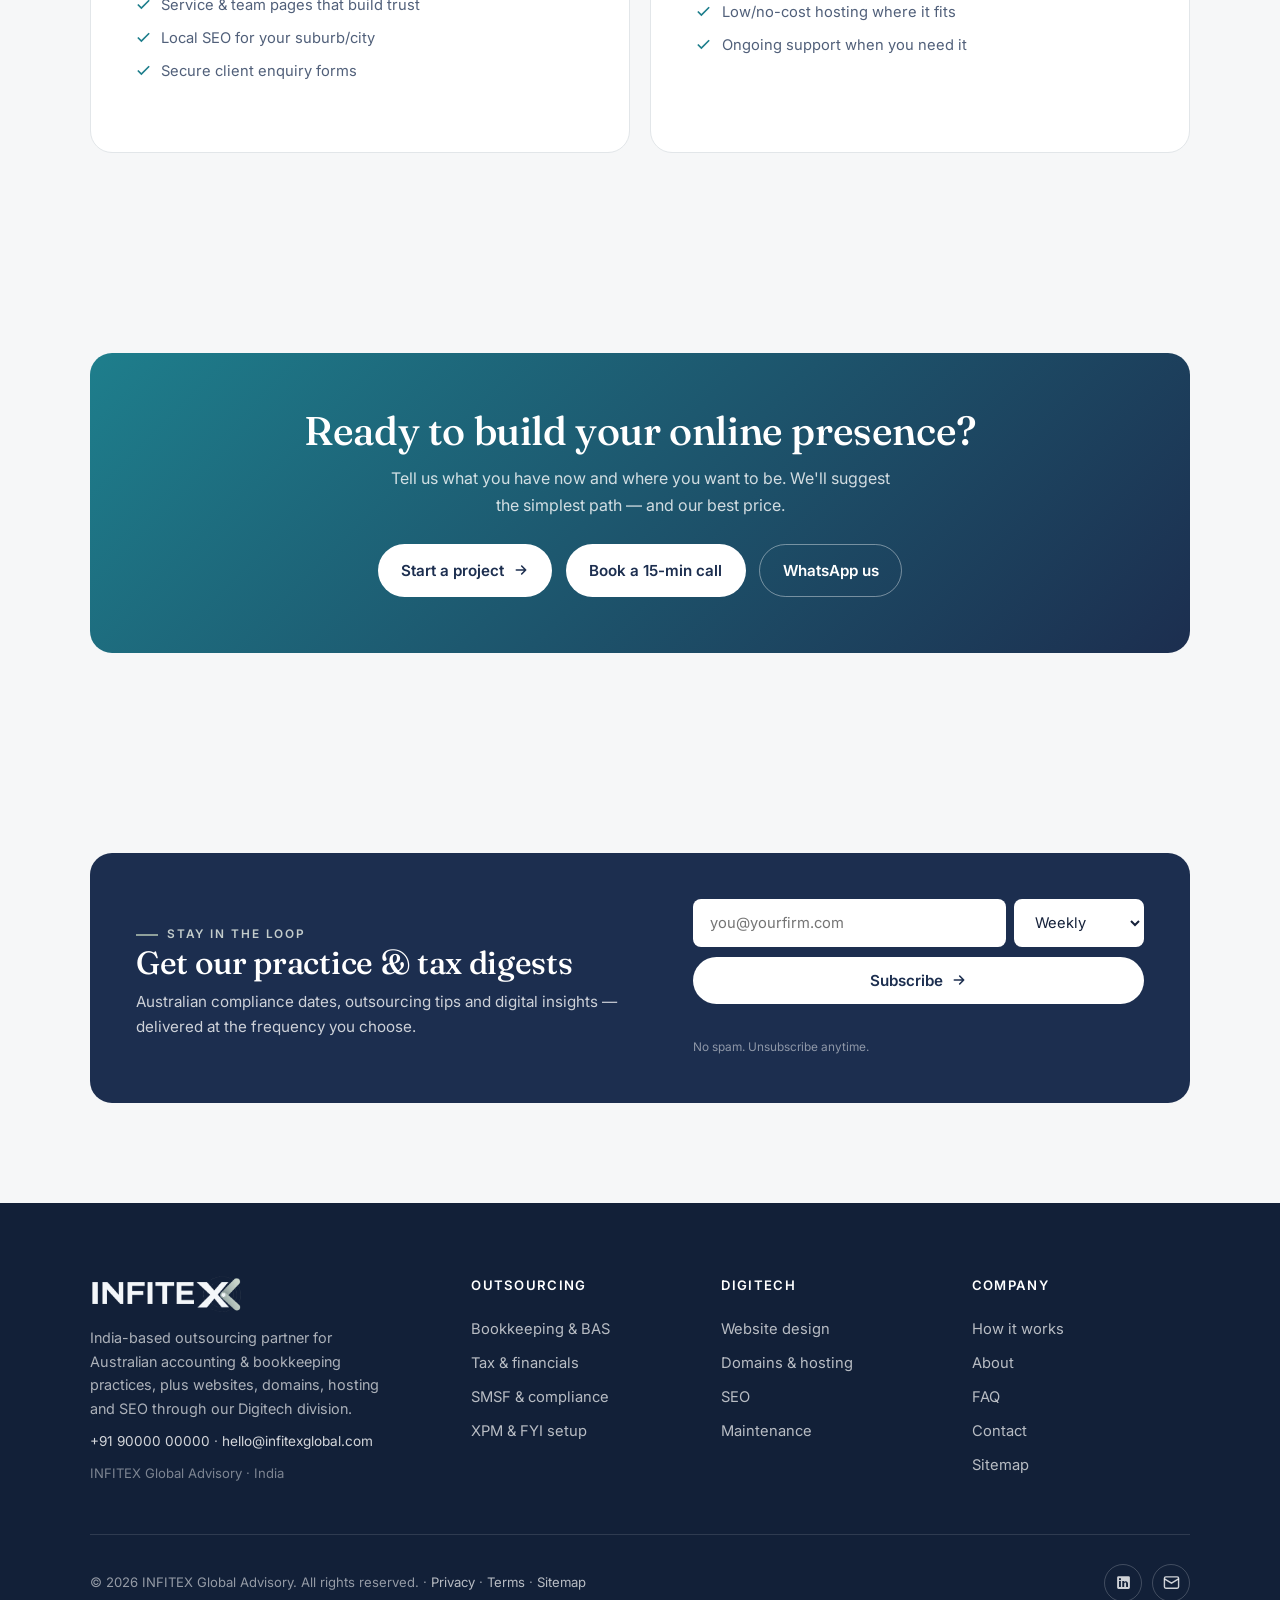
==== commit 95835a5d: "Add files via upload" ====
--- a/digitech.html
+++ b/digitech.html
@@ -50,8 +50,10 @@
     <div class="nav-tools">
       <a class="nav-call" href="tel:+919000000000" aria-label="Call INFITEX on +91 90000 00000"><svg viewBox="0 0 24 24" fill="none" stroke="currentColor" stroke-width="1.8"><path d="M22 16.9v3a2 2 0 0 1-2.2 2 19.8 19.8 0 0 1-8.6-3.1 19.5 19.5 0 0 1-6-6A19.8 19.8 0 0 1 2 4.2 2 2 0 0 1 4 2h3a2 2 0 0 1 2 1.7c.1 1 .4 1.9.7 2.8a2 2 0 0 1-.5 2.1L8 9.6a16 16 0 0 0 6 6l1-1a2 2 0 0 1 2.1-.5c.9.3 1.8.6 2.8.7a2 2 0 0 1 1.7 2z"/></svg>+91 90000 00000</a>
       
-      <button class="icon-btn search-btn" id="searchToggle" aria-label="Search the site" title="Search the site (press /)">
+      <button class="search-trigger" id="searchToggle" aria-label="Search the site" title="Search the site (press /)">
         <svg viewBox="0 0 24 24" fill="none" stroke="currentColor" stroke-width="2" stroke-linecap="round"><circle cx="11" cy="11" r="7"/><path d="M21 21l-4.3-4.3"/></svg>
+        <span class="st-label">Search</span>
+        <kbd class="st-key">/</kbd>
       </button>
       <button class="icon-btn" id="themeToggle" aria-label="Toggle light or dark theme" title="Toggle theme">
         <svg id="iconSun" viewBox="0 0 24 24" fill="none" stroke="currentColor" stroke-width="2" stroke-linecap="round"><circle cx="12" cy="12" r="4"/><path d="M12 2v2M12 20v2M4.9 4.9l1.4 1.4M17.7 17.7l1.4 1.4M2 12h2M20 12h2M4.9 19.1l1.4-1.4M17.7 6.3l1.4-1.4"/></svg>
--- a/styles.css
+++ b/styles.css
@@ -510,21 +510,34 @@
    ADD-ON 6: Site search (header trigger + overlay + results)
    ============================================================ */
 .search-btn{position:relative}
+/* Visible header search trigger (pill on desktop, icon on small screens) */
+.search-trigger{display:inline-flex;align-items:center;gap:.5rem;height:42px;padding:0 .8rem;
+  border:1px solid var(--line-strong);border-radius:var(--r-pill);background:var(--surface);color:var(--ink-soft);
+  cursor:pointer;font-family:'Inter',sans-serif;font-weight:500;font-size:.9rem;transition:color .15s,border-color .15s,transform .15s}
+.search-trigger:hover{border-color:var(--navy);color:var(--navy);transform:translateY(-1px)}
+html[data-theme="dark"] .search-trigger{background:var(--surface)}
+html[data-theme="dark"] .search-trigger:hover{color:var(--ink)}
+.search-trigger svg{width:18px;height:18px;flex-shrink:0}
+.search-trigger .st-label{white-space:nowrap}
+.search-trigger .st-key{font-family:'Inter',sans-serif;font-size:.72rem;border:1px solid var(--line-strong);
+  border-radius:5px;padding:.04rem .4rem;color:var(--ink-faint);background:var(--surface-2);line-height:1.4}
+@media (max-width:1180px){.search-trigger .st-key{display:none}}
+@media (max-width:900px){.search-trigger{width:42px;padding:0;justify-content:center}.search-trigger .st-label{display:none}}
 .search-overlay{position:fixed;inset:0;z-index:120;display:none;align-items:flex-start;justify-content:center;
   padding:clamp(64px,12vh,140px) 18px 40px;background:rgba(12,20,38,.55);
   -webkit-backdrop-filter:blur(4px);backdrop-filter:blur(4px);opacity:0;transition:opacity .22s var(--ease)}
 .search-overlay.open{display:flex;opacity:1}
-.search-box{width:100%;max-width:640px;background:var(--surface);border:1px solid var(--line);
+.search-box{width:100%;max-width:680px;background:var(--surface);border:1px solid var(--line);
   border-radius:var(--r-md);box-shadow:var(--shadow-lg);overflow:hidden;
   transform:translateY(-10px);transition:transform .22s var(--ease)}
 .search-overlay.open .search-box{transform:none}
-.search-field{display:flex;align-items:center;gap:.6rem;padding:.85rem 1rem;border-bottom:1px solid var(--line)}
-.search-field svg{width:20px;height:20px;color:var(--ink-faint);flex-shrink:0}
+.search-field{display:flex;align-items:center;gap:.7rem;padding:1.05rem 1.15rem;border-bottom:1px solid var(--line)}
+.search-field svg{width:23px;height:23px;color:var(--ink-faint);flex-shrink:0}
 .search-field input{flex:1 1 auto;border:none;background:none;outline:none;font-family:'Inter',sans-serif;
-  font-size:1.02rem;color:var(--ink)}
+  font-size:1.15rem;color:var(--ink);min-width:0}
 .search-field input::placeholder{color:var(--ink-faint)}
 .search-field .search-clear{border:none;background:var(--surface-2);color:var(--ink-soft);cursor:pointer;
-  width:30px;height:30px;border-radius:var(--r-pill);font-size:1rem;line-height:1;display:none;place-items:center;flex-shrink:0}
+  width:34px;height:34px;border-radius:var(--r-pill);font-size:1.15rem;line-height:1;display:none;place-items:center;flex-shrink:0}
 .search-field .search-clear.show{display:grid}
 .search-field kbd{font-family:'Inter',sans-serif;font-size:.68rem;color:var(--ink-faint);border:1px solid var(--line-strong);
   border-radius:5px;padding:.12rem .4rem;background:var(--surface-2);flex-shrink:0}
@@ -537,8 +550,8 @@
 .search-results .sr-title{font-weight:600;font-size:.92rem;display:flex;align-items:center;gap:.5rem}
 .search-results .sr-title .sr-tag{font-size:.62rem;font-weight:700;letter-spacing:.04em;text-transform:uppercase;
   color:#fff;background:var(--accent);border-radius:var(--r-pill);padding:.1rem .5rem;flex-shrink:0}
-.search-results .sr-title .sr-tag.faq{background:var(--steel)}
-.search-results .sr-title .sr-tag.digi{background:var(--digi)}
+.search-results .sr-title .sr-tag.sr-faq{background:var(--steel)}
+.search-results .sr-title .sr-tag.sr-svc{background:var(--digi)}
 .search-results .sr-snippet{font-size:.82rem;color:var(--ink-soft);line-height:1.45;
   display:-webkit-box;-webkit-line-clamp:2;-webkit-box-orient:vertical;overflow:hidden}
 .search-results mark{background:rgba(46,75,130,.18);color:inherit;border-radius:3px;padding:0 .1em}
